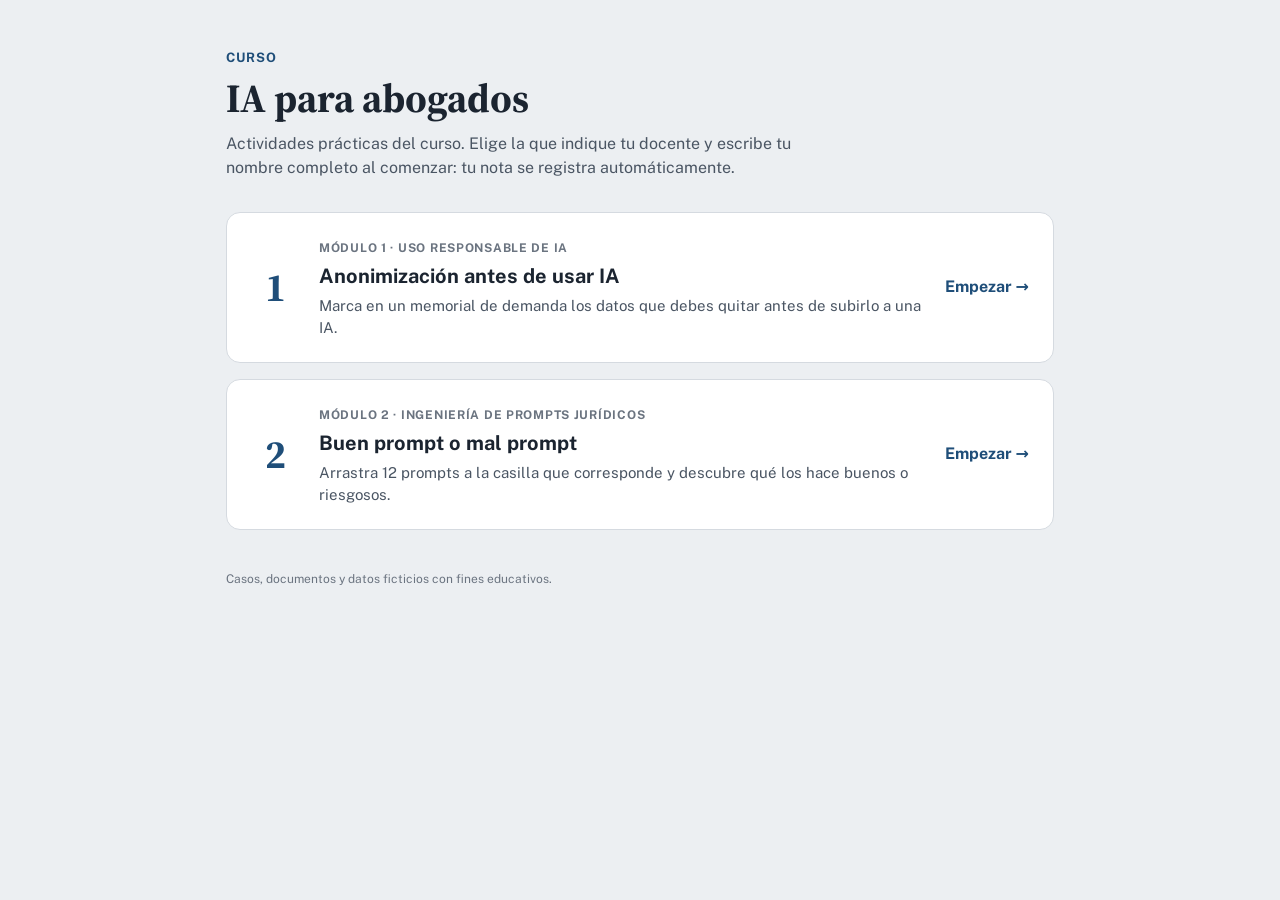
==== index.html @ e07e654f "Add files via upload" ====
<!doctype html>
<html lang="es">
<head>
<meta charset="utf-8">
<meta name="viewport" content="width=device-width, initial-scale=1">
<title>IA para abogados · Actividades</title>
<link href="https://fonts.googleapis.com/css2?family=Public+Sans:wght@400;600;700&family=Source+Serif+4:opsz,wght@8..60,600;8..60,700&display=swap" rel="stylesheet">
<style>
:root{color-scheme:light;--ground:#ECEFF2;--paper:#fff;--ink:#1B2430;--ink-2:#4A5563;--ink-3:#6B7480;--line:#D5DAE0;--accent:#1F4E79}
*{box-sizing:border-box}
body{margin:0;background:var(--ground);color:var(--ink);font-family:"Public Sans",system-ui,sans-serif;line-height:1.5}
main{max-width:860px;margin:0 auto;padding:48px 16px 64px}
.kicker{color:var(--accent);font-weight:700;font-size:13px;letter-spacing:.08em;text-transform:uppercase}
h1{font-family:"Source Serif 4",Georgia,serif;font-size:40px;line-height:1.1;margin:8px 0 12px}
.lead{color:var(--ink-2);margin:0 0 32px;max-width:620px}
.list{display:grid;gap:16px}
a.act{display:grid;grid-template-columns:auto 1fr auto;gap:20px;align-items:center;background:var(--paper);border:1px solid var(--line);border-radius:14px;padding:22px 24px;color:inherit;text-decoration:none;min-height:44px}
a.act:hover{border-color:var(--accent)}
a.act:focus-visible{outline:3px solid var(--accent);outline-offset:2px}
.num{font-family:"Source Serif 4",Georgia,serif;font-size:40px;font-weight:700;color:var(--accent);width:48px;text-align:center}
.mod{font-size:12px;font-weight:700;color:var(--ink-3);text-transform:uppercase;letter-spacing:.06em}
.act h2{margin:2px 0 4px;font-size:20px}
.act p{margin:0;color:var(--ink-2);font-size:15px}
.go{font-weight:700;color:var(--accent);white-space:nowrap}
@media (max-width:600px){a.act{grid-template-columns:auto 1fr}.go{grid-column:2}}
.foot{color:var(--ink-3);font-size:12px;margin-top:40px}
</style>
</head>
<body>
<main>
  <div class="kicker">Curso</div>
  <h1>IA para abogados</h1>
  <p class="lead">Actividades prácticas del curso. Elige la que indique tu docente y escribe tu nombre completo al comenzar: tu nota se registra automáticamente.</p>
  <div class="list">
    <a class="act" href="actividad-1/">
      <span class="num">1</span>
      <span><span class="mod">Módulo 1 · Uso responsable de IA</span><h2>Anonimización antes de usar IA</h2><p>Marca en un memorial de demanda los datos que debes quitar antes de subirlo a una IA.</p></span>
      <span class="go">Empezar &rarr;</span>
    </a>
    <a class="act" href="actividad-2/">
      <span class="num">2</span>
      <span><span class="mod">Módulo 2 · Ingeniería de prompts jurídicos</span><h2>Buen prompt o mal prompt</h2><p>Arrastra 12 prompts a la casilla que corresponde y descubre qué los hace buenos o riesgosos.</p></span>
      <span class="go">Empezar &rarr;</span>
    </a>
  </div>
  <p class="foot">Casos, documentos y datos ficticios con fines educativos.</p>
</main>
</body>
</html>
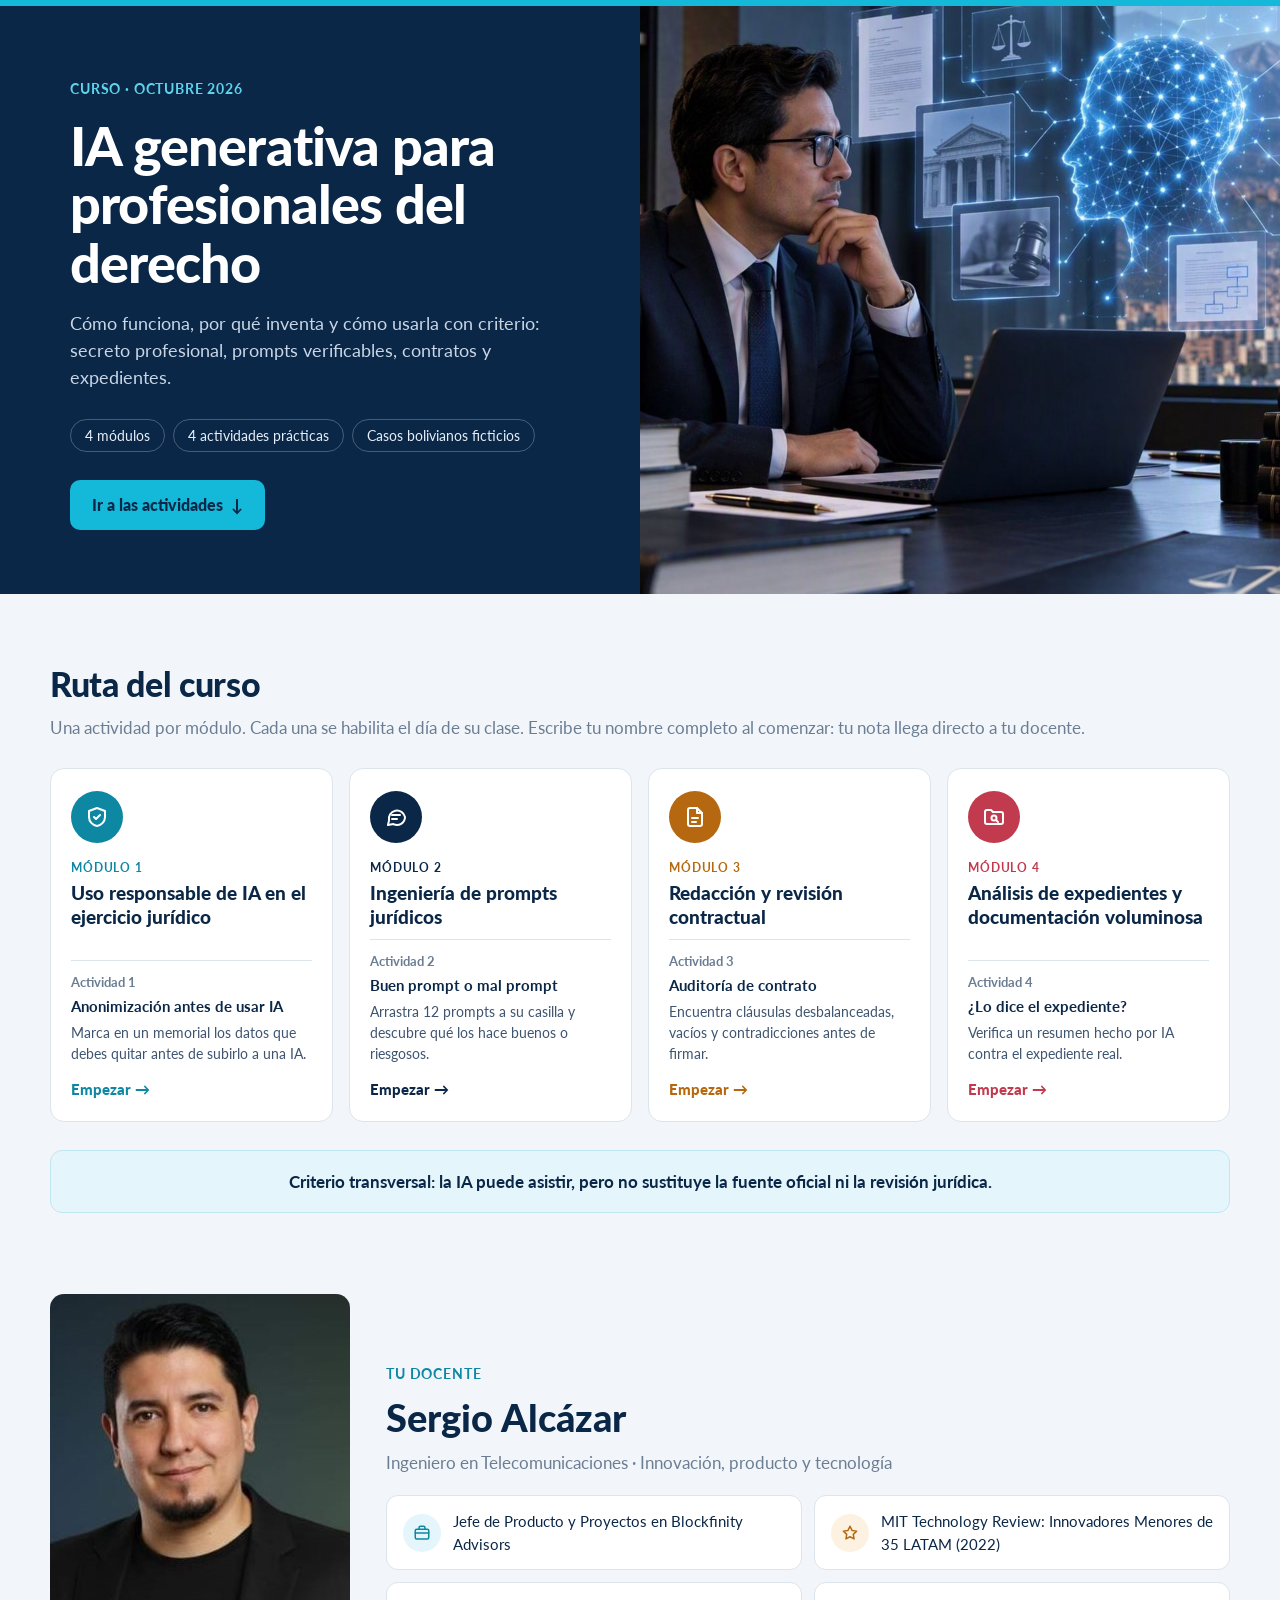
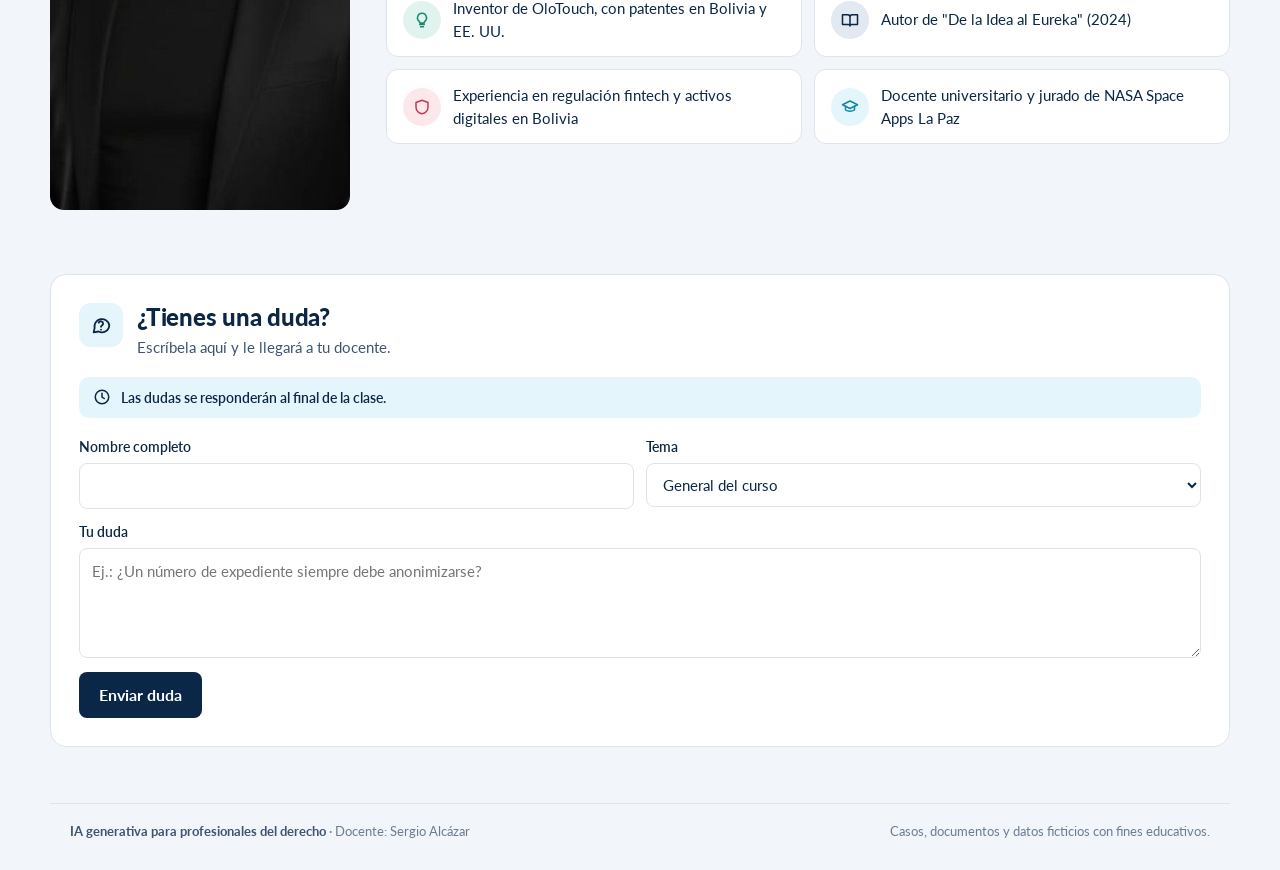
==== commit e81b8f6f: "Add files via upload" ====
--- a/index.html
+++ b/index.html
@@ -3,47 +3,174 @@
 <head>
 <meta charset="utf-8">
 <meta name="viewport" content="width=device-width, initial-scale=1">
-<title>IA para abogados · Actividades</title>
-<link href="https://fonts.googleapis.com/css2?family=Public+Sans:wght@400;600;700&family=Source+Serif+4:opsz,wght@8..60,600;8..60,700&display=swap" rel="stylesheet">
+<title>IA generativa para profesionales del derecho</title>
+<link rel="stylesheet" href="tema.css">
 <style>
-:root{color-scheme:light;--ground:#ECEFF2;--paper:#fff;--ink:#1B2430;--ink-2:#4A5563;--ink-3:#6B7480;--line:#D5DAE0;--accent:#1F4E79}
 *{box-sizing:border-box}
-body{margin:0;background:var(--ground);color:var(--ink);font-family:"Public Sans",system-ui,sans-serif;line-height:1.5}
-main{max-width:860px;margin:0 auto;padding:48px 16px 64px}
-.kicker{color:var(--accent);font-weight:700;font-size:13px;letter-spacing:.08em;text-transform:uppercase}
-h1{font-family:"Source Serif 4",Georgia,serif;font-size:40px;line-height:1.1;margin:8px 0 12px}
-.lead{color:var(--ink-2);margin:0 0 32px;max-width:620px}
-.list{display:grid;gap:16px}
-a.act{display:grid;grid-template-columns:auto 1fr auto;gap:20px;align-items:center;background:var(--paper);border:1px solid var(--line);border-radius:14px;padding:22px 24px;color:inherit;text-decoration:none;min-height:44px}
-a.act:hover{border-color:var(--accent)}
-a.act:focus-visible{outline:3px solid var(--accent);outline-offset:2px}
-.num{font-family:"Source Serif 4",Georgia,serif;font-size:40px;font-weight:700;color:var(--accent);width:48px;text-align:center}
-.mod{font-size:12px;font-weight:700;color:var(--ink-3);text-transform:uppercase;letter-spacing:.06em}
-.act h2{margin:2px 0 4px;font-size:20px}
-.act p{margin:0;color:var(--ink-2);font-size:15px}
-.go{font-weight:700;color:var(--accent);white-space:nowrap}
-@media (max-width:600px){a.act{grid-template-columns:auto 1fr}.go{grid-column:2}}
-.foot{color:var(--ink-3);font-size:12px;margin-top:40px}
+body{margin:0;color:var(--ink);line-height:1.5;border-top:6px solid var(--cyan)}
+a{color:inherit}
+.wrap{max-width:1180px;margin:0 auto;padding:0 20px}
+
+/* Portada */
+.hero{display:grid;grid-template-columns:1fr 1fr;min-height:480px;background:var(--navy);color:#fff}
+.hero-txt{padding:72px 56px 64px max(20px,calc((100vw - 1180px)/2 + 20px));display:flex;flex-direction:column;justify-content:center}
+.hero .k{color:#5FD3EC;font-weight:700;font-size:14px;letter-spacing:.06em;text-transform:uppercase;margin:0 0 18px}
+.hero h1{font-size:clamp(34px,4.4vw,54px);line-height:1.08;margin:0 0 18px;font-weight:900;letter-spacing:-.015em}
+.hero p.sub{font-size:18px;color:#C9D6E6;margin:0 0 28px;max-width:520px}
+.hero-chips{display:flex;flex-wrap:wrap;gap:8px;margin-bottom:28px}
+.hero-chips span{border:1px solid rgba(255,255,255,.25);border-radius:999px;padding:5px 14px;font-size:14px;color:#E6EEF7}
+.hero a.cta{align-self:flex-start;display:inline-flex;align-items:center;gap:8px;background:var(--cyan);color:var(--navy);text-decoration:none;font-weight:900;border-radius:10px;padding:13px 22px;min-height:48px}
+.hero a.cta:hover{background:#3FC9E4}
+.hero-img{background:url(hero.jpg) center/cover no-repeat;min-height:320px}
+@media (max-width:860px){.hero{grid-template-columns:1fr}.hero-txt{padding:48px 20px}.hero-img{min-height:240px;order:-1}}
+
+section.blk{padding:64px 0 0}
+.blk h2{font-size:34px;font-weight:900;margin:0 0 6px;letter-spacing:-.01em}
+.blk .lead{color:var(--ink-3);font-size:17px;margin:0 0 28px}
+
+/* Docente */
+.doc-grid{display:grid;grid-template-columns:300px 1fr;gap:36px;align-items:center}
+@media (max-width:760px){.doc-grid{grid-template-columns:1fr}.doc-grid img{max-width:260px}}
+.doc-grid img{width:100%;border-radius:14px;display:block;aspect-ratio:4/5;object-fit:cover}
+.doc-k{color:#0E87A3;font-weight:700;font-size:14px;letter-spacing:.06em;text-transform:uppercase}
+.doc-grid h3{font-size:38px;font-weight:900;margin:4px 0 4px}
+.doc-grid .role{color:var(--ink-3);font-size:17px;margin:0 0 20px}
+.facts{display:grid;grid-template-columns:1fr 1fr;gap:12px}
+@media (max-width:560px){.facts{grid-template-columns:1fr}}
+.fact{display:flex;gap:12px;align-items:center;background:#fff;border:1px solid var(--line);border-radius:12px;padding:14px 16px;font-size:15px}
+.fact i{flex:none;width:38px;height:38px;border-radius:50%;display:inline-flex;align-items:center;justify-content:center}
+
+/* Ruta */
+.ruta{display:grid;grid-template-columns:repeat(4,1fr);gap:16px}
+@media (max-width:1000px){.ruta{grid-template-columns:1fr 1fr}}
+@media (max-width:560px){.ruta{grid-template-columns:1fr}}
+a.mod{position:relative;display:flex;flex-direction:column;background:#fff;border:1px solid var(--line);border-radius:14px;padding:22px 20px 20px;text-decoration:none;color:var(--ink);transition:border-color .15s, transform .15s, box-shadow .15s;min-height:300px}
+a.mod:hover{border-color:var(--c);transform:translateY(-2px);box-shadow:0 10px 24px rgba(11,39,71,.08)}
+a.mod:focus-visible{outline:3px solid var(--cyan);outline-offset:3px}
+.mod .ic{width:52px;height:52px;border-radius:50%;background:var(--c);color:#fff;display:inline-flex;align-items:center;justify-content:center;margin-bottom:16px}
+.mod .mk{font-size:12px;font-weight:700;letter-spacing:.07em;text-transform:uppercase;color:var(--c)}
+.mod h3{font-size:19px;font-weight:900;margin:4px 0 10px;line-height:1.25}
+.mod .act{border-top:1px solid var(--line);padding-top:12px;margin-top:auto}
+.mod .act b{display:block;font-size:13px;color:var(--ink-3);font-weight:700;margin-bottom:2px}
+.mod .act span{font-size:15px;font-weight:700}
+.mod .act p{margin:4px 0 0;font-size:14px;color:var(--ink-2)}
+.mod .go{margin-top:14px;font-weight:900;color:var(--c);font-size:15px}
+a.mod.is-locked{cursor:not-allowed;background:#F7F9FB;border-style:dashed}
+a.mod.is-locked:hover{transform:none;box-shadow:none;border-color:var(--line)}
+a.mod.is-locked .ic{background:#A9B7C6}
+a.mod.is-locked .go{color:var(--ink-3)}
+.lockinfo{display:flex !important;align-items:flex-start;gap:6px;margin-top:12px;font-size:13px !important;font-weight:700;color:var(--ink-2);background:#E8EDF3;border-radius:8px;padding:7px 10px;line-height:1.35}
+.lockinfo svg{flex:none;margin-top:1px}
+
+.band{margin-top:28px;background:var(--cyan-soft);border:1px solid #BFE7F2;border-radius:12px;padding:18px 22px;text-align:center;font-weight:700;font-size:17px;color:var(--navy)}
+
+#dudas-seccion h2{font-size:24px}
+.pie-curso{max-width:1180px;padding:18px 20px 28px;margin-top:56px}
 </style>
 </head>
 <body>
+
+<header class="hero">
+  <div class="hero-txt">
+    <p class="k">Curso · Octubre 2026</p>
+    <h1>IA generativa para profesionales del derecho</h1>
+    <p class="sub">Cómo funciona, por qué inventa y cómo usarla con criterio: secreto profesional, prompts verificables, contratos y expedientes.</p>
+    <div class="hero-chips"><span>4 módulos</span><span>4 actividades prácticas</span><span>Casos bolivianos ficticios</span></div>
+    <a class="cta" href="#actividades">Ir a las actividades <span aria-hidden="true">&darr;</span></a>
+  </div>
+  <div class="hero-img" role="img" aria-label="Abogado frente a una laptop con elementos de inteligencia artificial"></div>
+</header>
+
 <main>
-  <div class="kicker">Curso</div>
-  <h1>IA para abogados</h1>
-  <p class="lead">Actividades prácticas del curso. Elige la que indique tu docente y escribe tu nombre completo al comenzar: tu nota se registra automáticamente.</p>
-  <div class="list">
-    <a class="act" href="actividad-1/">
-      <span class="num">1</span>
-      <span><span class="mod">Módulo 1 · Uso responsable de IA</span><h2>Anonimización antes de usar IA</h2><p>Marca en un memorial de demanda los datos que debes quitar antes de subirlo a una IA.</p></span>
-      <span class="go">Empezar &rarr;</span>
-    </a>
-    <a class="act" href="actividad-2/">
-      <span class="num">2</span>
-      <span><span class="mod">Módulo 2 · Ingeniería de prompts jurídicos</span><h2>Buen prompt o mal prompt</h2><p>Arrastra 12 prompts a la casilla que corresponde y descubre qué los hace buenos o riesgosos.</p></span>
-      <span class="go">Empezar &rarr;</span>
-    </a>
-  </div>
-  <p class="foot">Casos, documentos y datos ficticios con fines educativos.</p>
+  <section class="blk wrap" id="actividades" aria-labelledby="rutaT">
+    <h2 id="rutaT">Ruta del curso</h2>
+    <p class="lead">Una actividad por módulo. Cada una se habilita el día de su clase. Escribe tu nombre completo al comenzar: tu nota llega directo a tu docente.</p>
+    <div class="ruta">
+      <a class="mod" href="actividad-1/" data-act="actividad-1" style="--c:#0E87A3">
+        <span class="ic"><svg width="24" height="24" viewBox="0 0 24 24" fill="none" stroke="currentColor" stroke-width="2" stroke-linecap="round" stroke-linejoin="round" aria-hidden="true"><path d="M12 3l8 3v6c0 4.5-3.4 8.2-8 9-4.6-.8-8-4.5-8-9V6z"/><path d="M9 12l2 2 4-4"/></svg></span>
+        <span class="mk">Módulo 1</span>
+        <h3>Uso responsable de IA en el ejercicio jurídico</h3>
+        <div class="act"><b>Actividad 1</b><span>Anonimización antes de usar IA</span><p>Marca en un memorial los datos que debes quitar antes de subirlo a una IA.</p></div>
+        <span class="go">Empezar &rarr;</span>
+      </a>
+      <a class="mod" href="actividad-2/" data-act="actividad-2" style="--c:#0B2747">
+        <span class="ic"><svg width="24" height="24" viewBox="0 0 24 24" fill="none" stroke="currentColor" stroke-width="2" stroke-linecap="round" stroke-linejoin="round" aria-hidden="true"><path d="M21 12a8 8 0 0 1-11.6 7.1L4 20l1-4.6A8 8 0 1 1 21 12z"/><path d="M8 10h8M8 14h5"/></svg></span>
+        <span class="mk">Módulo 2</span>
+        <h3>Ingeniería de prompts jurídicos</h3>
+        <div class="act"><b>Actividad 2</b><span>Buen prompt o mal prompt</span><p>Arrastra 12 prompts a su casilla y descubre qué los hace buenos o riesgosos.</p></div>
+        <span class="go">Empezar &rarr;</span>
+      </a>
+      <a class="mod" href="actividad-3/" data-act="actividad-3" style="--c:#B5680F">
+        <span class="ic"><svg width="24" height="24" viewBox="0 0 24 24" fill="none" stroke="currentColor" stroke-width="2" stroke-linecap="round" stroke-linejoin="round" aria-hidden="true"><path d="M14 3H7a2 2 0 0 0-2 2v14a2 2 0 0 0 2 2h10a2 2 0 0 0 2-2V8z"/><path d="M14 3v5h5M9 13h6M9 17h4"/></svg></span>
+        <span class="mk">Módulo 3</span>
+        <h3>Redacción y revisión contractual</h3>
+        <div class="act"><b>Actividad 3</b><span>Auditoría de contrato</span><p>Encuentra cláusulas desbalanceadas, vacíos y contradicciones antes de firmar.</p></div>
+        <span class="go">Empezar &rarr;</span>
+      </a>
+      <a class="mod" href="actividad-4/" data-act="actividad-4" style="--c:#C23A4D">
+        <span class="ic"><svg width="24" height="24" viewBox="0 0 24 24" fill="none" stroke="currentColor" stroke-width="2" stroke-linecap="round" stroke-linejoin="round" aria-hidden="true"><path d="M3 7a2 2 0 0 1 2-2h4l2 2h8a2 2 0 0 1 2 2v8a2 2 0 0 1-2 2H5a2 2 0 0 1-2-2z"/><circle cx="12" cy="13" r="2.5"/><path d="M14 15l2 2"/></svg></span>
+        <span class="mk">Módulo 4</span>
+        <h3>Análisis de expedientes y documentación voluminosa</h3>
+        <div class="act"><b>Actividad 4</b><span>¿Lo dice el expediente?</span><p>Verifica un resumen hecho por IA contra el expediente real.</p></div>
+        <span class="go">Empezar &rarr;</span>
+      </a>
+    </div>
+    <p class="band">Criterio transversal: la IA puede asistir, pero no sustituye la fuente oficial ni la revisión jurídica.</p>
+  </section>
+
+  <section class="blk wrap" aria-labelledby="docT">
+    <div class="doc-grid">
+      <img src="docente.jpg" alt="Sergio Alcázar" width="400" height="516">
+      <div>
+        <span class="doc-k">Tu docente</span>
+        <h3 id="docT">Sergio Alcázar</h3>
+        <p class="role">Ingeniero en Telecomunicaciones · Innovación, producto y tecnología</p>
+        <div class="facts">
+          <div class="fact"><i style="background:var(--cyan-soft);color:#0E87A3"><svg width="18" height="18" viewBox="0 0 24 24" fill="none" stroke="currentColor" stroke-width="2" stroke-linecap="round" stroke-linejoin="round" aria-hidden="true"><rect x="3" y="7" width="18" height="13" rx="2"/><path d="M8 7V5a2 2 0 0 1 2-2h4a2 2 0 0 1 2 2v2M3 12h18"/></svg></i>Jefe de Producto y Proyectos en Blockfinity Advisors</div>
+          <div class="fact"><i style="background:var(--orange-soft);color:var(--orange)"><svg width="18" height="18" viewBox="0 0 24 24" fill="none" stroke="currentColor" stroke-width="2" stroke-linejoin="round" aria-hidden="true"><path d="M12 3l2.7 5.6 6.1.9-4.4 4.3 1 6.1L12 17l-5.4 2.9 1-6.1L3.2 9.5l6.1-.9z"/></svg></i>MIT Technology Review: Innovadores Menores de 35 LATAM (2022)</div>
+          <div class="fact"><i style="background:var(--green-soft);color:var(--green)"><svg width="18" height="18" viewBox="0 0 24 24" fill="none" stroke="currentColor" stroke-width="2" stroke-linecap="round" stroke-linejoin="round" aria-hidden="true"><path d="M9 18h6M10 21h4M12 3a6 6 0 0 0-4 10.5c.7.7 1 1.5 1 2.5h6c0-1 .3-1.8 1-2.5A6 6 0 0 0 12 3z"/></svg></i>Inventor de OloTouch, con patentes en Bolivia y EE. UU.</div>
+          <div class="fact"><i style="background:var(--navy-soft);color:var(--navy)"><svg width="18" height="18" viewBox="0 0 24 24" fill="none" stroke="currentColor" stroke-width="2" stroke-linecap="round" stroke-linejoin="round" aria-hidden="true"><path d="M2 5h7a3 3 0 0 1 3 3v12a2 2 0 0 0-2-2H2zM22 5h-7a3 3 0 0 0-3 3v12a2 2 0 0 1 2-2h8z"/></svg></i>Autor de "De la Idea al Eureka" (2024)</div>
+          <div class="fact"><i style="background:var(--red-soft);color:var(--red)"><svg width="18" height="18" viewBox="0 0 24 24" fill="none" stroke="currentColor" stroke-width="2" stroke-linecap="round" stroke-linejoin="round" aria-hidden="true"><path d="M12 3l8 3v6c0 4.5-3.4 8.2-8 9-4.6-.8-8-4.5-8-9V6z"/></svg></i>Experiencia en regulación fintech y activos digitales en Bolivia</div>
+          <div class="fact"><i style="background:var(--cyan-soft);color:#0E87A3"><svg width="18" height="18" viewBox="0 0 24 24" fill="none" stroke="currentColor" stroke-width="2" stroke-linecap="round" stroke-linejoin="round" aria-hidden="true"><path d="M22 9L12 4 2 9l10 5 10-5z"/><path d="M6 11v5c3 2 9 2 12 0v-5"/></svg></i>Docente universitario y jurado de NASA Space Apps La Paz</div>
+        </div>
+      </div>
+    </div>
+  </section>
+
+  <section class="blk wrap">
+    <div id="dudas-seccion"></div>
+  </section>
 </main>
+
+<footer class="pie-curso"><span><b>IA generativa para profesionales del derecho</b> · Docente: Sergio Alcázar</span><span>Casos, documentos y datos ficticios con fines educativos.</span></footer>
+
+<script src="config.js"></script>
+<script src="horario.js"></script>
+<script src="dudas.js"></script>
+<script>
+(function(){
+  if(!window.CursoHorario) return;
+  const LOCK='<svg width="14" height="14" viewBox="0 0 24 24" fill="none" stroke="currentColor" stroke-width="2.4" stroke-linecap="round" stroke-linejoin="round" aria-hidden="true"><rect x="4" y="11" width="16" height="10" rx="2"/><path d="M8 11V7a4 4 0 0 1 8 0v4"/></svg>';
+  const cards=[...document.querySelectorAll('a.mod[data-act]')];
+  cards.forEach(a=>{ a.dataset.href=a.getAttribute('href'); a.addEventListener('click',e=>{ if(a.classList.contains('is-locked')) e.preventDefault(); }); });
+  function pintar(){
+    cards.forEach(a=>{
+      const id=a.dataset.act, locked=CursoHorario.bloqueada(id);
+      a.classList.toggle('is-locked',locked);
+      let info=a.querySelector('.lockinfo');
+      if(locked){
+        a.setAttribute('aria-disabled','true'); a.removeAttribute('href');
+        if(!info){ info=document.createElement('span'); info.className='lockinfo'; a.querySelector('.act').appendChild(info); }
+        info.innerHTML=LOCK+'<span>Se habilita el '+CursoHorario.textoApertura(id)+' · faltan '+CursoHorario.faltan(id)+'</span>';
+        a.querySelector('.go').textContent='Bloqueada';
+      } else {
+        a.removeAttribute('aria-disabled'); a.setAttribute('href',a.dataset.href);
+        if(info) info.remove(); a.querySelector('.go').innerHTML='Empezar &rarr;';
+      }
+    });
+  }
+  CursoHorario.sincronizar().then(()=>{ pintar(); setInterval(pintar,30000); });
+})();
+</script>
 </body>
 </html>
--- a/tema.css
+++ b/tema.css
@@ -0,0 +1,41 @@
+/* =====================================================================
+   LÍNEA GRÁFICA DEL CURSO · IA generativa para profesionales del derecho
+   Misma paleta y tipografía que las diapositivas. Se carga en todas las
+   páginas, después de sus estilos propios.
+   ===================================================================== */
+@import url("https://fonts.googleapis.com/css2?family=Lato:ital,wght@0,400;0,700;0,900;1,400&family=Source+Serif+4:opsz,wght@8..60,400;8..60,600;8..60,700&display=swap");
+
+:root{
+  --navy:#0B2747; --navy-2:#123A63; --cyan:#14B8D8; --cyan-soft:#E4F6FB;
+  --orange:#B5680F; --orange-soft:#FDF1E1; --green:#1A8A6E; --green-soft:#E1F3EE;
+  --red:#C23A4D; --red-soft:#FCE8EB; --navy-soft:#E3E9F1; --cyan-soft2:#E4F6FB;
+
+  /* variables que usan las actividades */
+  --ground:#F2F6FA; --paper:#FFFFFF; --ink:#0B2747; --ink-2:#3E5470; --ink-3:#6A7D93;
+  --line:#DCE4EC; --accent:#0B2747; --accent-ink:#FFFFFF; --accent-soft:#E4F6FB;
+  --sans:"Lato", system-ui, -apple-system, "Segoe UI", sans-serif;
+  --serif:"Lato", system-ui, sans-serif;
+  /* formulario de dudas */
+  --brand:#0B2747; --brand-soft:#E4F6FB;
+}
+html,body{font-family:var(--sans);margin:0}
+body{background:var(--ground)}
+
+/* Franja superior cian, como en las diapositivas */
+.topbar{border-top:6px solid var(--cyan);box-shadow:0 1px 0 var(--line)}
+.topbar .brand{color:var(--navy)}
+.btn-primary{background:var(--navy) !important;border-color:var(--navy) !important}
+.btn-primary:hover{background:var(--navy-2) !important}
+.kicker{color:#0E87A3 !important}
+.intro h1,.score-head h2,.board-head h2{color:var(--navy);font-weight:900;letter-spacing:-.01em}
+.intro{border-radius:16px;box-shadow:0 1px 2px rgba(11,39,71,.04)}
+.card,.ex,.res,.zone,.score-head,.modal,.lock-box{border-radius:12px}
+.score{color:var(--navy) !important;font-weight:900 !important}
+
+/* El memorial de la Actividad 1 conserva su tipografía de documento */
+#doc,#docReview,#docAnon{font-family:"Source Serif 4", Georgia, "Times New Roman", serif}
+#doc h3,#docReview h3,#docAnon h3{font-family:"Source Serif 4", Georgia, serif}
+
+/* Pie común */
+.pie-curso{max-width:1280px;margin:40px auto 0;padding:18px 16px 28px;border-top:1px solid var(--line);display:flex;justify-content:space-between;gap:12px;flex-wrap:wrap;color:var(--ink-3);font-size:13px}
+.pie-curso b{color:var(--ink-2);font-weight:700}
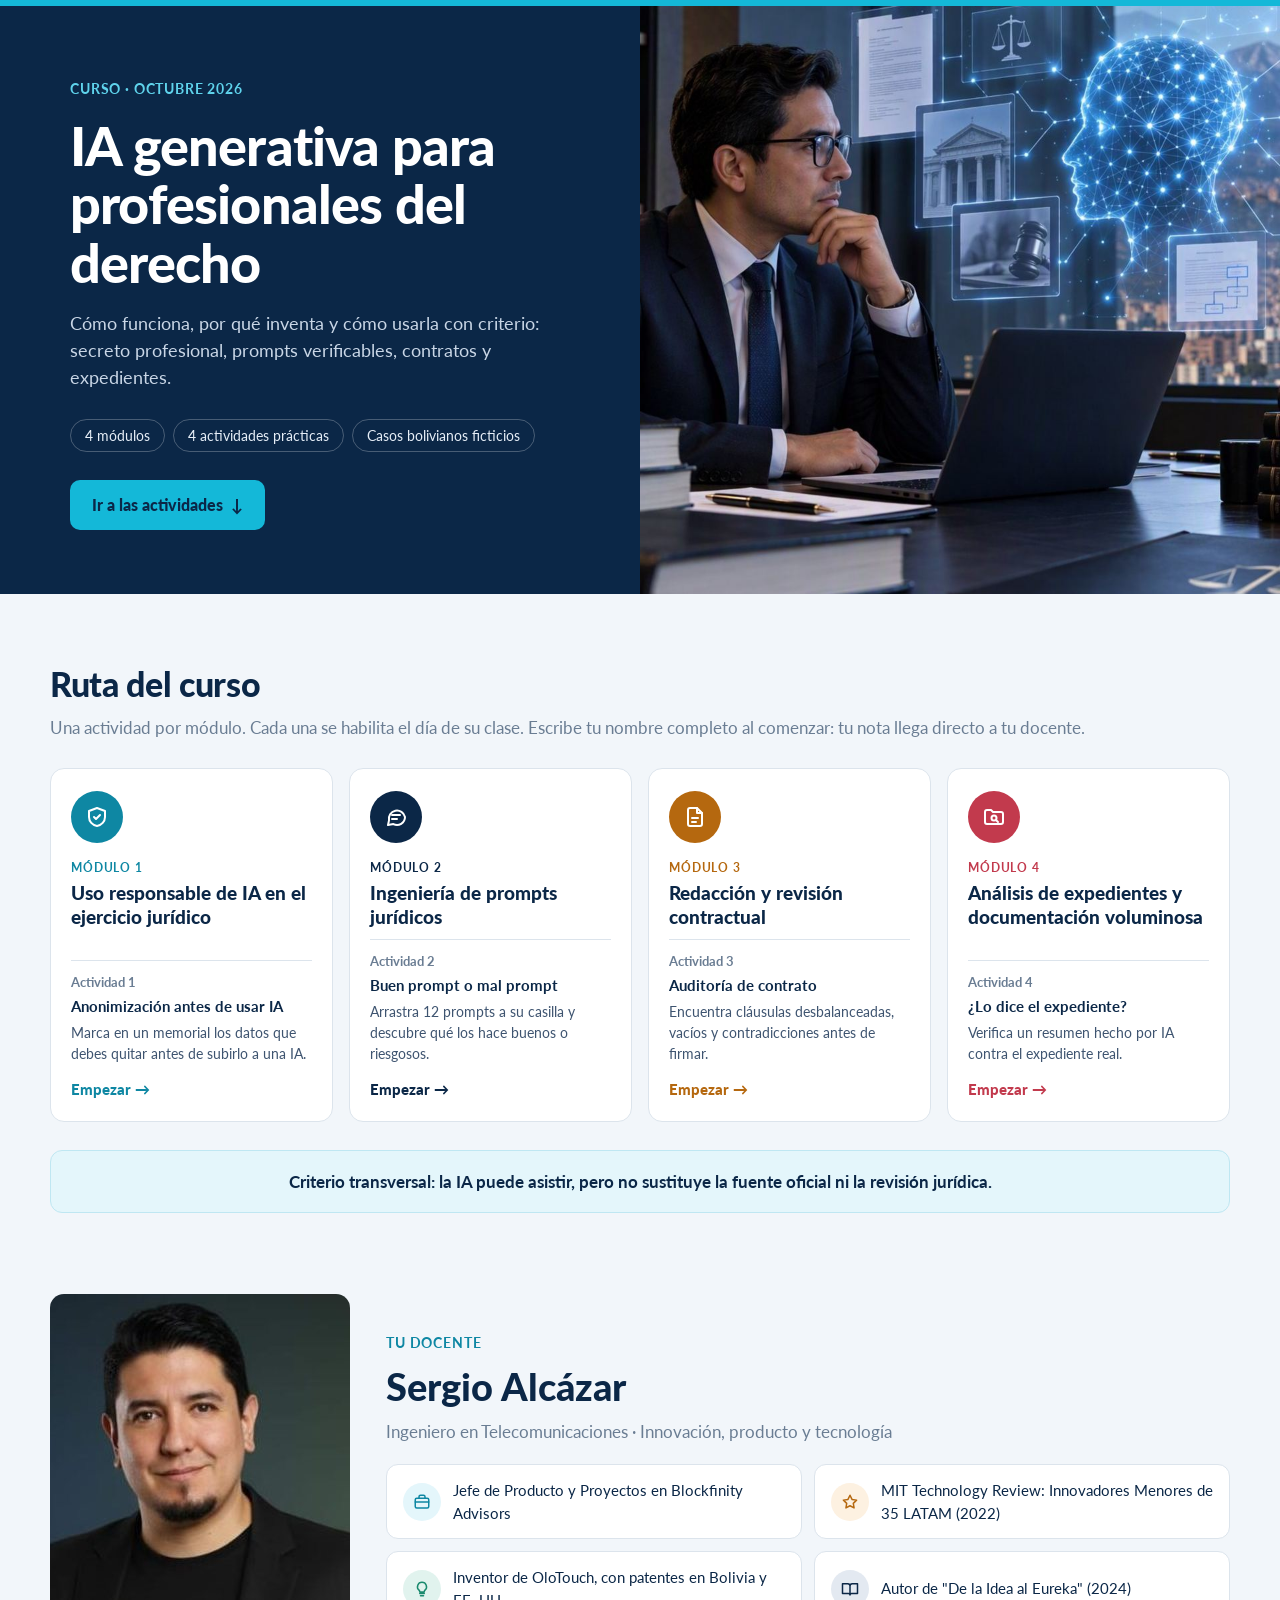
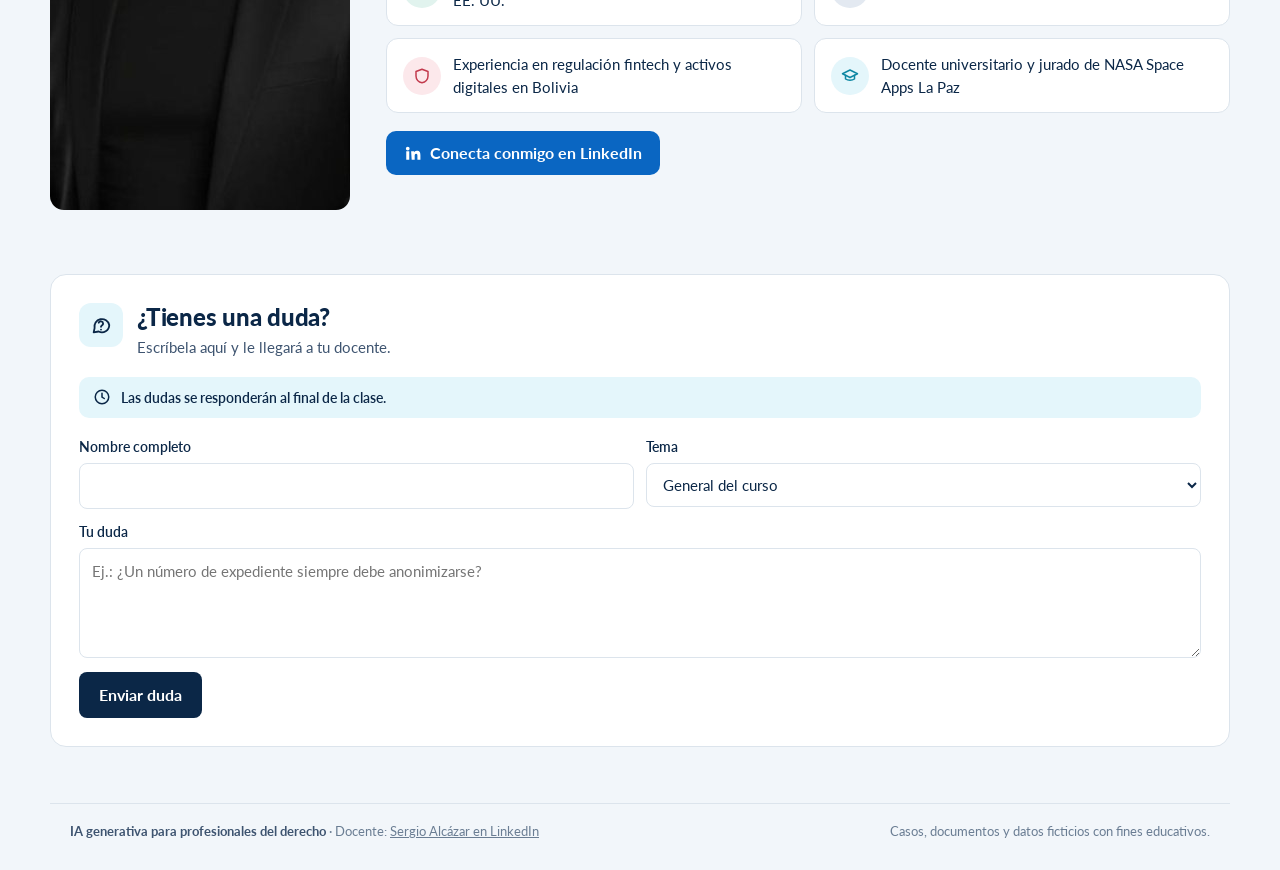
==== commit c0d7e9fc: "Add files via upload" ====
--- a/index.html
+++ b/index.html
@@ -38,6 +38,8 @@
 .facts{display:grid;grid-template-columns:1fr 1fr;gap:12px}
 @media (max-width:560px){.facts{grid-template-columns:1fr}}
 .fact{display:flex;gap:12px;align-items:center;background:#fff;border:1px solid var(--line);border-radius:12px;padding:14px 16px;font-size:15px}
+.li-btn{display:inline-flex;align-items:center;gap:8px;margin-top:18px;min-height:44px;padding:10px 18px;border-radius:10px;background:#0A66C2;color:#fff !important;text-decoration:none;font-weight:700}
+.li-btn:hover{background:#004182}
 .fact i{flex:none;width:38px;height:38px;border-radius:50%;display:inline-flex;align-items:center;justify-content:center}
 
 /* Ruta */
@@ -133,6 +135,7 @@
           <div class="fact"><i style="background:var(--red-soft);color:var(--red)"><svg width="18" height="18" viewBox="0 0 24 24" fill="none" stroke="currentColor" stroke-width="2" stroke-linecap="round" stroke-linejoin="round" aria-hidden="true"><path d="M12 3l8 3v6c0 4.5-3.4 8.2-8 9-4.6-.8-8-4.5-8-9V6z"/></svg></i>Experiencia en regulación fintech y activos digitales en Bolivia</div>
           <div class="fact"><i style="background:var(--cyan-soft);color:#0E87A3"><svg width="18" height="18" viewBox="0 0 24 24" fill="none" stroke="currentColor" stroke-width="2" stroke-linecap="round" stroke-linejoin="round" aria-hidden="true"><path d="M22 9L12 4 2 9l10 5 10-5z"/><path d="M6 11v5c3 2 9 2 12 0v-5"/></svg></i>Docente universitario y jurado de NASA Space Apps La Paz</div>
         </div>
+        <a class="li-btn" href="https://www.linkedin.com/in/sergiolo/" target="_blank" rel="noopener"><svg width="18" height="18" viewBox="0 0 24 24" fill="currentColor" aria-hidden="true"><path d="M4.98 3.5a2.5 2.5 0 1 1 0 5 2.5 2.5 0 0 1 0-5zM3 9.5h4V21H3zM9.5 9.5h3.8v1.6h.05c.53-1 1.83-2.05 3.77-2.05 4.03 0 4.78 2.65 4.78 6.1V21h-4v-5.1c0-1.22-.02-2.79-1.7-2.79-1.7 0-1.96 1.33-1.96 2.7V21h-4z"/></svg>Conecta conmigo en LinkedIn</a>
       </div>
     </div>
   </section>
@@ -142,7 +145,7 @@
   </section>
 </main>
 
-<footer class="pie-curso"><span><b>IA generativa para profesionales del derecho</b> · Docente: Sergio Alcázar</span><span>Casos, documentos y datos ficticios con fines educativos.</span></footer>
+<footer class="pie-curso"><span><b>IA generativa para profesionales del derecho</b> · Docente: <a href="https://www.linkedin.com/in/sergiolo/" target="_blank" rel="noopener">Sergio Alcázar en LinkedIn</a></span><span>Casos, documentos y datos ficticios con fines educativos.</span></footer>
 
 <script src="config.js"></script>
 <script src="horario.js"></script>
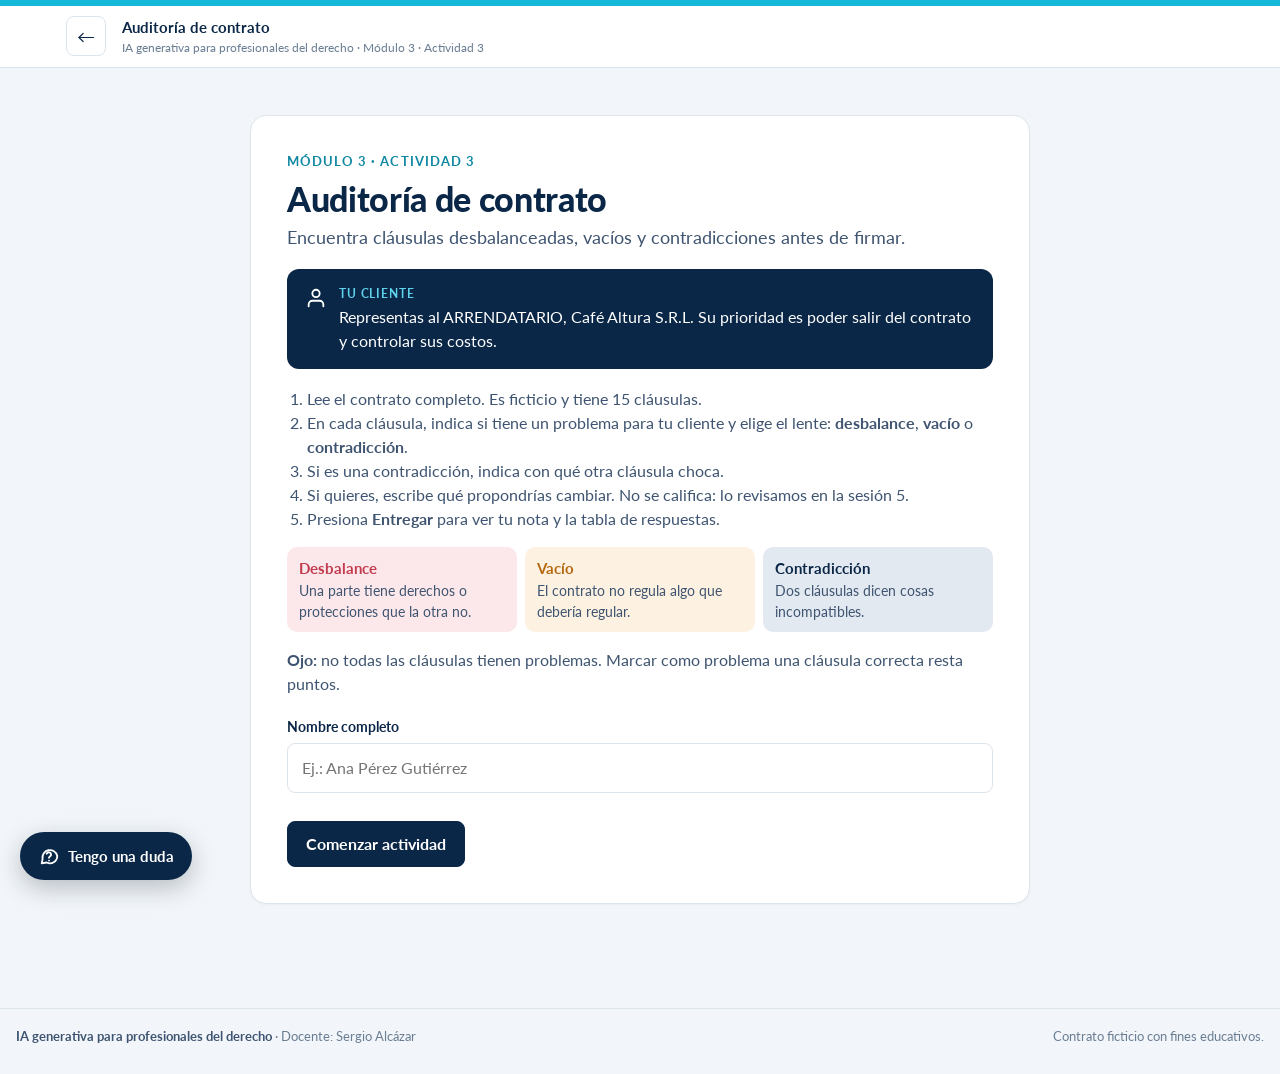
==== commit 8b824c6e: "Add files via upload" ====
--- a/index.html
+++ b/index.html
@@ -3,177 +3,471 @@
 <head>
 <meta charset="utf-8">
 <meta name="viewport" content="width=device-width, initial-scale=1">
-<title>IA generativa para profesionales del derecho</title>
-<link rel="stylesheet" href="tema.css">
+<title>Auditoría de contrato · Actividad 3</title>
+<link rel="stylesheet" href="../tema.css">
 <style>
 *{box-sizing:border-box}
-body{margin:0;color:var(--ink);line-height:1.5;border-top:6px solid var(--cyan)}
-a{color:inherit}
-.wrap{max-width:1180px;margin:0 auto;padding:0 20px}
-
-/* Portada */
-.hero{display:grid;grid-template-columns:1fr 1fr;min-height:480px;background:var(--navy);color:#fff}
-.hero-txt{padding:72px 56px 64px max(20px,calc((100vw - 1180px)/2 + 20px));display:flex;flex-direction:column;justify-content:center}
-.hero .k{color:#5FD3EC;font-weight:700;font-size:14px;letter-spacing:.06em;text-transform:uppercase;margin:0 0 18px}
-.hero h1{font-size:clamp(34px,4.4vw,54px);line-height:1.08;margin:0 0 18px;font-weight:900;letter-spacing:-.015em}
-.hero p.sub{font-size:18px;color:#C9D6E6;margin:0 0 28px;max-width:520px}
-.hero-chips{display:flex;flex-wrap:wrap;gap:8px;margin-bottom:28px}
-.hero-chips span{border:1px solid rgba(255,255,255,.25);border-radius:999px;padding:5px 14px;font-size:14px;color:#E6EEF7}
-.hero a.cta{align-self:flex-start;display:inline-flex;align-items:center;gap:8px;background:var(--cyan);color:var(--navy);text-decoration:none;font-weight:900;border-radius:10px;padding:13px 22px;min-height:48px}
-.hero a.cta:hover{background:#3FC9E4}
-.hero-img{background:url(hero.jpg) center/cover no-repeat;min-height:320px}
-@media (max-width:860px){.hero{grid-template-columns:1fr}.hero-txt{padding:48px 20px}.hero-img{min-height:240px;order:-1}}
-
-section.blk{padding:64px 0 0}
-.blk h2{font-size:34px;font-weight:900;margin:0 0 6px;letter-spacing:-.01em}
-.blk .lead{color:var(--ink-3);font-size:17px;margin:0 0 28px}
-
-/* Docente */
-.doc-grid{display:grid;grid-template-columns:300px 1fr;gap:36px;align-items:center}
-@media (max-width:760px){.doc-grid{grid-template-columns:1fr}.doc-grid img{max-width:260px}}
-.doc-grid img{width:100%;border-radius:14px;display:block;aspect-ratio:4/5;object-fit:cover}
-.doc-k{color:#0E87A3;font-weight:700;font-size:14px;letter-spacing:.06em;text-transform:uppercase}
-.doc-grid h3{font-size:38px;font-weight:900;margin:4px 0 4px}
-.doc-grid .role{color:var(--ink-3);font-size:17px;margin:0 0 20px}
-.facts{display:grid;grid-template-columns:1fr 1fr;gap:12px}
-@media (max-width:560px){.facts{grid-template-columns:1fr}}
-.fact{display:flex;gap:12px;align-items:center;background:#fff;border:1px solid var(--line);border-radius:12px;padding:14px 16px;font-size:15px}
-.li-btn{display:inline-flex;align-items:center;gap:8px;margin-top:18px;min-height:44px;padding:10px 18px;border-radius:10px;background:#0A66C2;color:#fff !important;text-decoration:none;font-weight:700}
-.li-btn:hover{background:#004182}
-.fact i{flex:none;width:38px;height:38px;border-radius:50%;display:inline-flex;align-items:center;justify-content:center}
-
-/* Ruta */
-.ruta{display:grid;grid-template-columns:repeat(4,1fr);gap:16px}
-@media (max-width:1000px){.ruta{grid-template-columns:1fr 1fr}}
-@media (max-width:560px){.ruta{grid-template-columns:1fr}}
-a.mod{position:relative;display:flex;flex-direction:column;background:#fff;border:1px solid var(--line);border-radius:14px;padding:22px 20px 20px;text-decoration:none;color:var(--ink);transition:border-color .15s, transform .15s, box-shadow .15s;min-height:300px}
-a.mod:hover{border-color:var(--c);transform:translateY(-2px);box-shadow:0 10px 24px rgba(11,39,71,.08)}
-a.mod:focus-visible{outline:3px solid var(--cyan);outline-offset:3px}
-.mod .ic{width:52px;height:52px;border-radius:50%;background:var(--c);color:#fff;display:inline-flex;align-items:center;justify-content:center;margin-bottom:16px}
-.mod .mk{font-size:12px;font-weight:700;letter-spacing:.07em;text-transform:uppercase;color:var(--c)}
-.mod h3{font-size:19px;font-weight:900;margin:4px 0 10px;line-height:1.25}
-.mod .act{border-top:1px solid var(--line);padding-top:12px;margin-top:auto}
-.mod .act b{display:block;font-size:13px;color:var(--ink-3);font-weight:700;margin-bottom:2px}
-.mod .act span{font-size:15px;font-weight:700}
-.mod .act p{margin:4px 0 0;font-size:14px;color:var(--ink-2)}
-.mod .go{margin-top:14px;font-weight:900;color:var(--c);font-size:15px}
-a.mod.is-locked{cursor:not-allowed;background:#F7F9FB;border-style:dashed}
-a.mod.is-locked:hover{transform:none;box-shadow:none;border-color:var(--line)}
-a.mod.is-locked .ic{background:#A9B7C6}
-a.mod.is-locked .go{color:var(--ink-3)}
-.lockinfo{display:flex !important;align-items:flex-start;gap:6px;margin-top:12px;font-size:13px !important;font-weight:700;color:var(--ink-2);background:#E8EDF3;border-radius:8px;padding:7px 10px;line-height:1.35}
-.lockinfo svg{flex:none;margin-top:1px}
-
-.band{margin-top:28px;background:var(--cyan-soft);border:1px solid #BFE7F2;border-radius:12px;padding:18px 22px;text-align:center;font-weight:700;font-size:17px;color:var(--navy)}
-
-#dudas-seccion h2{font-size:24px}
-.pie-curso{max-width:1180px;padding:18px 20px 28px;margin-top:56px}
+body{color:var(--ink);line-height:1.5}
+button,input,select,textarea{font:inherit}
+.hidden{display:none !important}
+.topbar{position:sticky;top:0;z-index:20;background:var(--paper)}
+.topbar-in{max-width:1180px;margin:0 auto;padding:10px 16px;display:flex;align-items:center;gap:16px;flex-wrap:wrap}
+.back{display:inline-flex;align-items:center;justify-content:center;width:40px;height:40px;border-radius:8px;border:1px solid var(--line);color:var(--ink);text-decoration:none;font-size:18px}
+.brand{font-weight:700;font-size:15px}.brand small{display:block;font-weight:400;color:var(--ink-3);font-size:12px}
+.spacer{flex:1}
+.pill{display:inline-flex;align-items:center;border:1px solid var(--line);border-radius:999px;padding:4px 12px;font-size:14px;color:var(--ink-2);background:var(--paper)}
+.btn{border:1px solid var(--line);background:var(--paper);color:var(--ink);border-radius:8px;padding:10px 18px;font-weight:700;min-height:44px;cursor:pointer}
+.btn-primary{color:#fff}
+main{max-width:1180px;margin:0 auto;padding:24px 16px 40px}
+
+/* Inicio */
+.intro{max-width:780px;margin:24px auto;background:var(--paper);border:1px solid var(--line);padding:36px}
+@media (max-width:600px){.intro{padding:24px 18px}}
+.kicker{font-weight:700;font-size:13px;letter-spacing:.08em;text-transform:uppercase}
+.intro h1{font-size:34px;margin:8px 0 6px;line-height:1.15}
+.intro .subt{font-size:18px;color:var(--ink-2);margin:0 0 18px}
+.intro p,.intro li{color:var(--ink-2)}
+.intro ol{padding-left:20px}
+.role{display:flex;gap:12px;align-items:flex-start;background:var(--navy);color:#fff;border-radius:12px;padding:16px 18px;margin:18px 0}
+.role b{color:#5FD3EC;display:block;font-size:12px;letter-spacing:.07em;text-transform:uppercase;margin-bottom:2px}
+.lenses{display:grid;grid-template-columns:repeat(3,1fr);gap:8px;margin:14px 0 6px}
+@media (max-width:640px){.lenses{grid-template-columns:1fr}}
+.lenses div{border-radius:10px;padding:10px 12px;font-size:14px;color:var(--ink-2)}
+.lenses b{display:block;font-size:15px}
+.field{display:flex;flex-direction:column;gap:6px;margin:20px 0 8px}
+.field label{font-weight:700;font-size:14px}
+.field input{padding:12px 14px;border:1px solid var(--line);border-radius:8px;min-height:44px}
+.field input:focus{outline:2px solid var(--cyan);outline-offset:1px}
+.err{color:var(--red);font-size:14px;min-height:20px}
+
+/* Trabajo */
+.work{max-width:900px;margin:0 auto}
+.brief{display:grid;grid-template-columns:1fr 1fr;gap:12px;margin-bottom:18px}
+@media (max-width:760px){.brief{grid-template-columns:1fr}}
+.brief .role{margin:0}
+.ia-note{display:flex;gap:12px;align-items:flex-start;background:var(--cyan-soft);border:1px solid #BFE7F2;border-radius:12px;padding:14px 16px;font-size:15px;color:var(--navy);font-weight:700}
+.ia-note svg,.role svg{flex:none;margin-top:2px}
+.contract{background:var(--paper);border:1px solid var(--line);border-radius:12px;padding:40px 48px}
+@media (max-width:700px){.contract{padding:24px 16px}}
+.fict{display:block;text-align:center;border:2px solid var(--red);color:var(--red);background:var(--red-soft);border-radius:8px;padding:6px 10px;font-weight:900;letter-spacing:.04em;font-size:14px;margin-bottom:22px}
+.contract h2{font-family:"Source Serif 4",Georgia,serif;text-align:center;font-size:20px;margin:0 0 18px;letter-spacing:.02em}
+.contract .pre{font-family:"Source Serif 4",Georgia,serif;font-size:16px;line-height:1.7;text-align:justify;margin:0 0 22px;color:#1a2533}
+.cl{border:1px solid var(--line);border-left:4px solid var(--line);border-radius:10px;padding:16px 18px;margin:0 0 14px;background:#FBFCFE}
+.cl.marked{border-left-color:var(--c,var(--cyan));background:#fff}
+.cl h3{margin:0 0 6px;font-family:"Source Serif 4",Georgia,serif;font-size:16px;letter-spacing:.02em}
+.cl .txt{font-family:"Source Serif 4",Georgia,serif;font-size:16px;line-height:1.7;margin:0 0 12px;color:#1a2533;text-align:justify}
+.cl fieldset{border:0;padding:0;margin:0}
+.cl legend{font-size:13px;font-weight:700;color:var(--ink-3);margin-bottom:6px;padding:0}
+.opts{display:flex;flex-wrap:wrap;gap:8px}
+.opt{position:relative}
+.opt input{position:absolute;opacity:0;width:1px;height:1px}
+.opt span{display:inline-flex;align-items:center;gap:6px;min-height:40px;padding:8px 14px;border:1.5px solid var(--line);border-radius:999px;font-size:14px;font-weight:700;background:#fff;cursor:pointer;user-select:none;color:var(--k)}
+.opt span::before{content:"";width:10px;height:10px;border-radius:50%;border:2px solid currentColor;opacity:.55}
+.opt input:checked + span{background:var(--k);border-color:var(--k);color:#fff}
+.opt input:checked + span::before{background:#fff;border-color:#fff;opacity:1}
+.opt input:focus-visible + span{outline:3px solid var(--cyan);outline-offset:2px}
+.extra{margin-top:12px;display:grid;gap:10px}
+.extra label{font-size:13px;font-weight:700;color:var(--ink-2);display:block;margin-bottom:4px}
+.extra select,.extra textarea{width:100%;border:1px solid var(--line);border-radius:8px;padding:10px 12px;background:#fff;color:var(--ink);min-height:44px}
+.extra textarea{min-height:70px;resize:vertical}
+.extra .opc{font-weight:400;color:var(--ink-3)}
+.sign{font-family:"Source Serif 4",Georgia,serif;font-size:16px;color:#1a2533;margin:22px 0 0}
+.bottom-submit{display:flex;justify-content:flex-end;margin-top:18px}
+
+/* Modal */
+.modal-bg{position:fixed;inset:0;background:rgba(11,39,71,.5);z-index:60;display:flex;align-items:center;justify-content:center;padding:16px}
+.modal{background:var(--paper);max-width:460px;width:100%;padding:24px}
+.modal h3{margin:0 0 8px}.modal p{color:var(--ink-2);margin:0 0 18px}
+.modal .acts{display:flex;gap:8px;justify-content:flex-end;flex-wrap:wrap}
+
+/* Resultados */
+.score-head{display:grid;grid-template-columns:auto 1fr;gap:28px;align-items:center;background:var(--paper);border:1px solid var(--line);padding:24px 28px;margin-bottom:20px}
+@media (max-width:700px){.score-head{grid-template-columns:1fr}}
+.score{font-size:72px;line-height:1}.score small{font-size:24px;color:var(--ink-3)}
+.score-head h2{margin:0 0 4px;font-size:22px}
+.stats{display:flex;flex-wrap:wrap;gap:8px;margin-top:12px}
+.stat{border-radius:8px;padding:8px 12px;font-size:13px;font-weight:700}.stat b{font-size:18px;display:block}
+.send{font-size:13px;color:var(--ink-3);margin-top:10px}.send.ok{color:var(--green)}.send.bad{color:var(--red)}
+.box{background:var(--paper);border:1px solid var(--line);border-radius:12px;padding:20px 22px;margin-bottom:20px}
+.box h3{margin:0 0 10px;font-size:18px}
+.missed-box{border-color:#F2BDC5;background:var(--red-soft)}
+.missed-box ul{margin:0;padding-left:20px}
+.missed-box li{margin:4px 0}
+table.res{width:100%;border-collapse:collapse;font-size:14.5px}
+table.res th{text-align:left;font-size:12px;letter-spacing:.05em;text-transform:uppercase;color:var(--ink-3);padding:10px 12px;border-bottom:2px solid var(--line)}
+table.res td{padding:12px;border-bottom:1px solid var(--line);vertical-align:top}
+table.res tr.miss td{background:var(--red-soft)}
+table.res tr.miss td:first-child{box-shadow:inset 4px 0 0 var(--red)}
+.lens-tag{display:inline-block;border-radius:999px;padding:2px 10px;font-size:13px;font-weight:700;color:#fff;white-space:nowrap}
+.st{display:inline-block;border-radius:6px;padding:3px 8px;font-size:12.5px;font-weight:700;line-height:1.35}
+.st.ok{background:var(--green-soft);color:var(--green)}
+.st.half{background:var(--orange-soft);color:var(--orange)}
+.st.no{background:#fff;color:var(--red);border:1px solid #F2BDC5}
+.res .prob{font-weight:700;margin-bottom:2px}
+.res .sug{color:var(--ink-2);font-size:13.5px;margin-top:6px}
+@media (max-width:760px){
+  table.res thead{display:none}
+  table.res,table.res tbody,table.res tr,table.res td{display:block;width:100%}
+  table.res tr{border:1px solid var(--line);border-radius:10px;margin-bottom:12px;overflow:hidden}
+  table.res td{border-bottom:0;padding:8px 14px}
+  table.res td::before{content:attr(data-h);display:block;font-size:11px;font-weight:700;letter-spacing:.05em;text-transform:uppercase;color:var(--ink-3)}
+}
+.fp-list p{margin:0 0 10px;font-size:14.5px}
+.closing{background:var(--navy);color:#fff;border-radius:12px;padding:20px 24px;font-size:18px;font-weight:700;text-align:center}
+
+/* Candado */
+.lock{position:fixed;inset:0;z-index:1000;background:var(--ground);display:flex;align-items:center;justify-content:center;padding:16px;border-top:6px solid var(--cyan)}
+.lock-box{background:var(--paper);border:1px solid var(--line);max-width:520px;width:100%;padding:36px 32px;text-align:center}
+.lock-ico{width:64px;height:64px;border-radius:50%;background:var(--cyan-soft);color:var(--navy);display:inline-flex;align-items:center;justify-content:center;margin-bottom:16px}
+.lock-box h1{font-size:28px;margin:0 0 8px;line-height:1.2}.lock-box p{color:var(--ink-2);margin:0 0 8px}
+.lock-when{font-weight:700;color:var(--navy) !important;font-size:18px;margin:14px 0 4px !important}
+.lock-left{font-size:14px;color:var(--ink-3) !important;margin-bottom:24px !important}
+.lock-box a{display:inline-flex;align-items:center;justify-content:center;min-height:44px;padding:10px 18px;border-radius:8px;background:var(--navy);color:#fff;text-decoration:none;font-weight:700}
+body.locked{overflow:hidden}
 </style>
 </head>
-<body>
-
-<header class="hero">
-  <div class="hero-txt">
-    <p class="k">Curso · Octubre 2026</p>
-    <h1>IA generativa para profesionales del derecho</h1>
-    <p class="sub">Cómo funciona, por qué inventa y cómo usarla con criterio: secreto profesional, prompts verificables, contratos y expedientes.</p>
-    <div class="hero-chips"><span>4 módulos</span><span>4 actividades prácticas</span><span>Casos bolivianos ficticios</span></div>
-    <a class="cta" href="#actividades">Ir a las actividades <span aria-hidden="true">&darr;</span></a>
-  </div>
-  <div class="hero-img" role="img" aria-label="Abogado frente a una laptop con elementos de inteligencia artificial"></div>
-</header>
+<body data-tema="Módulo 3 · Redacción y revisión contractual">
+
+<!-- CANDADO: bloquea la actividad hasta la fecha de ../horario.js -->
+<div class="lock" id="lock" role="dialog" aria-modal="true" aria-labelledby="lockT"><div class="lock-box">
+  <span class="lock-ico"><svg width="30" height="30" viewBox="0 0 24 24" fill="none" stroke="currentColor" stroke-width="2" stroke-linecap="round" stroke-linejoin="round" aria-hidden="true"><rect x="4" y="11" width="16" height="10" rx="2"/><path d="M8 11V7a4 4 0 0 1 8 0v4"/></svg></span>
+  <h1 id="lockT">Actividad 3 todavía cerrada</h1>
+  <p id="lockMsg">Verificando el horario de apertura...</p><p class="lock-when" id="lockWhen"></p><p class="lock-left" id="lockLeft"></p>
+  <a href="../">Volver a la portada del curso</a>
+</div></div>
+
+<header class="topbar"><div class="topbar-in">
+  <a class="back" href="../" aria-label="Volver a la portada del curso">&larr;</a>
+  <div class="brand">Auditoría de contrato<small>IA generativa para profesionales del derecho · Módulo 3 · Actividad 3</small></div>
+  <div class="spacer"></div>
+  <span class="pill hidden" id="whoPill"></span>
+  <span class="pill hidden" id="countPill"></span>
+  <button class="btn btn-primary hidden" id="submitBtn" type="button">Entregar</button>
+</div></header>
 
 <main>
-  <section class="blk wrap" id="actividades" aria-labelledby="rutaT">
-    <h2 id="rutaT">Ruta del curso</h2>
-    <p class="lead">Una actividad por módulo. Cada una se habilita el día de su clase. Escribe tu nombre completo al comenzar: tu nota llega directo a tu docente.</p>
-    <div class="ruta">
-      <a class="mod" href="actividad-1/" data-act="actividad-1" style="--c:#0E87A3">
-        <span class="ic"><svg width="24" height="24" viewBox="0 0 24 24" fill="none" stroke="currentColor" stroke-width="2" stroke-linecap="round" stroke-linejoin="round" aria-hidden="true"><path d="M12 3l8 3v6c0 4.5-3.4 8.2-8 9-4.6-.8-8-4.5-8-9V6z"/><path d="M9 12l2 2 4-4"/></svg></span>
-        <span class="mk">Módulo 1</span>
-        <h3>Uso responsable de IA en el ejercicio jurídico</h3>
-        <div class="act"><b>Actividad 1</b><span>Anonimización antes de usar IA</span><p>Marca en un memorial los datos que debes quitar antes de subirlo a una IA.</p></div>
-        <span class="go">Empezar &rarr;</span>
-      </a>
-      <a class="mod" href="actividad-2/" data-act="actividad-2" style="--c:#0B2747">
-        <span class="ic"><svg width="24" height="24" viewBox="0 0 24 24" fill="none" stroke="currentColor" stroke-width="2" stroke-linecap="round" stroke-linejoin="round" aria-hidden="true"><path d="M21 12a8 8 0 0 1-11.6 7.1L4 20l1-4.6A8 8 0 1 1 21 12z"/><path d="M8 10h8M8 14h5"/></svg></span>
-        <span class="mk">Módulo 2</span>
-        <h3>Ingeniería de prompts jurídicos</h3>
-        <div class="act"><b>Actividad 2</b><span>Buen prompt o mal prompt</span><p>Arrastra 12 prompts a su casilla y descubre qué los hace buenos o riesgosos.</p></div>
-        <span class="go">Empezar &rarr;</span>
-      </a>
-      <a class="mod" href="actividad-3/" data-act="actividad-3" style="--c:#B5680F">
-        <span class="ic"><svg width="24" height="24" viewBox="0 0 24 24" fill="none" stroke="currentColor" stroke-width="2" stroke-linecap="round" stroke-linejoin="round" aria-hidden="true"><path d="M14 3H7a2 2 0 0 0-2 2v14a2 2 0 0 0 2 2h10a2 2 0 0 0 2-2V8z"/><path d="M14 3v5h5M9 13h6M9 17h4"/></svg></span>
-        <span class="mk">Módulo 3</span>
-        <h3>Redacción y revisión contractual</h3>
-        <div class="act"><b>Actividad 3</b><span>Auditoría de contrato</span><p>Encuentra cláusulas desbalanceadas, vacíos y contradicciones antes de firmar.</p></div>
-        <span class="go">Empezar &rarr;</span>
-      </a>
-      <a class="mod" href="actividad-4/" data-act="actividad-4" style="--c:#C23A4D">
-        <span class="ic"><svg width="24" height="24" viewBox="0 0 24 24" fill="none" stroke="currentColor" stroke-width="2" stroke-linecap="round" stroke-linejoin="round" aria-hidden="true"><path d="M3 7a2 2 0 0 1 2-2h4l2 2h8a2 2 0 0 1 2 2v8a2 2 0 0 1-2 2H5a2 2 0 0 1-2-2z"/><circle cx="12" cy="13" r="2.5"/><path d="M14 15l2 2"/></svg></span>
-        <span class="mk">Módulo 4</span>
-        <h3>Análisis de expedientes y documentación voluminosa</h3>
-        <div class="act"><b>Actividad 4</b><span>¿Lo dice el expediente?</span><p>Verifica un resumen hecho por IA contra el expediente real.</p></div>
-        <span class="go">Empezar &rarr;</span>
-      </a>
+  <!-- INICIO -->
+  <section id="scrStart" class="intro">
+    <div class="kicker">Módulo 3 · Actividad 3</div>
+    <h1>Auditoría de contrato</h1>
+    <p class="subt">Encuentra cláusulas desbalanceadas, vacíos y contradicciones antes de firmar.</p>
+    <div class="role" id="roleStart"></div>
+    <ol>
+      <li>Lee el contrato completo. Es ficticio y tiene 15 cláusulas.</li>
+      <li>En cada cláusula, indica si tiene un problema para tu cliente y elige el lente: <b>desbalance</b>, <b>vacío</b> o <b>contradicción</b>.</li>
+      <li>Si es una contradicción, indica con qué otra cláusula choca.</li>
+      <li>Si quieres, escribe qué propondrías cambiar. No se califica: lo revisamos en la sesión 5.</li>
+      <li>Presiona <b>Entregar</b> para ver tu nota y la tabla de respuestas.</li>
+    </ol>
+    <div class="lenses" id="lensesStart"></div>
+    <p><b>Ojo:</b> no todas las cláusulas tienen problemas. Marcar como problema una cláusula correcta resta puntos.</p>
+    <div class="field"><label for="nameInput">Nombre completo</label><input id="nameInput" autocomplete="name" placeholder="Ej.: Ana Pérez Gutiérrez"></div>
+    <div class="err" id="nameErr" role="alert"></div>
+    <button class="btn btn-primary" id="startBtn" type="button">Comenzar actividad</button>
+  </section>
+
+  <!-- TRABAJO -->
+  <section id="scrWork" class="work hidden">
+    <div class="brief">
+      <div class="role" id="roleWork"></div>
+      <div class="ia-note"><svg width="22" height="22" viewBox="0 0 24 24" fill="none" stroke="currentColor" stroke-width="2" stroke-linecap="round" stroke-linejoin="round" aria-hidden="true"><circle cx="12" cy="12" r="9"/><path d="M12 8v5M12 16h.01"/></svg><span>Puedes usar tu IA con el método visto en clase (prompt de auditoría y segunda pasada), pero verifica cada hallazgo antes de marcarlo.</span></div>
     </div>
-    <p class="band">Criterio transversal: la IA puede asistir, pero no sustituye la fuente oficial ni la revisión jurídica.</p>
+    <article class="contract" aria-label="Contrato a auditar">
+      <span class="fict">DOCUMENTO FICTICIO – Material de práctica</span>
+      <h2>CONTRATO DE ARRENDAMIENTO DE LOCAL COMERCIAL</h2>
+      <p class="pre" id="pre"></p>
+      <div id="clauses"></div>
+      <p class="sign">En señal de conformidad, las partes firman el presente contrato en la ciudad de La Paz, en octubre de 2026.</p>
+    </article>
+    <div class="bottom-submit"><button class="btn btn-primary" id="submitBtn2" type="button">Entregar</button></div>
   </section>
 
-  <section class="blk wrap" aria-labelledby="docT">
-    <div class="doc-grid">
-      <img src="docente.jpg" alt="Sergio Alcázar" width="400" height="516">
-      <div>
-        <span class="doc-k">Tu docente</span>
-        <h3 id="docT">Sergio Alcázar</h3>
-        <p class="role">Ingeniero en Telecomunicaciones · Innovación, producto y tecnología</p>
-        <div class="facts">
-          <div class="fact"><i style="background:var(--cyan-soft);color:#0E87A3"><svg width="18" height="18" viewBox="0 0 24 24" fill="none" stroke="currentColor" stroke-width="2" stroke-linecap="round" stroke-linejoin="round" aria-hidden="true"><rect x="3" y="7" width="18" height="13" rx="2"/><path d="M8 7V5a2 2 0 0 1 2-2h4a2 2 0 0 1 2 2v2M3 12h18"/></svg></i>Jefe de Producto y Proyectos en Blockfinity Advisors</div>
-          <div class="fact"><i style="background:var(--orange-soft);color:var(--orange)"><svg width="18" height="18" viewBox="0 0 24 24" fill="none" stroke="currentColor" stroke-width="2" stroke-linejoin="round" aria-hidden="true"><path d="M12 3l2.7 5.6 6.1.9-4.4 4.3 1 6.1L12 17l-5.4 2.9 1-6.1L3.2 9.5l6.1-.9z"/></svg></i>MIT Technology Review: Innovadores Menores de 35 LATAM (2022)</div>
-          <div class="fact"><i style="background:var(--green-soft);color:var(--green)"><svg width="18" height="18" viewBox="0 0 24 24" fill="none" stroke="currentColor" stroke-width="2" stroke-linecap="round" stroke-linejoin="round" aria-hidden="true"><path d="M9 18h6M10 21h4M12 3a6 6 0 0 0-4 10.5c.7.7 1 1.5 1 2.5h6c0-1 .3-1.8 1-2.5A6 6 0 0 0 12 3z"/></svg></i>Inventor de OloTouch, con patentes en Bolivia y EE. UU.</div>
-          <div class="fact"><i style="background:var(--navy-soft);color:var(--navy)"><svg width="18" height="18" viewBox="0 0 24 24" fill="none" stroke="currentColor" stroke-width="2" stroke-linecap="round" stroke-linejoin="round" aria-hidden="true"><path d="M2 5h7a3 3 0 0 1 3 3v12a2 2 0 0 0-2-2H2zM22 5h-7a3 3 0 0 0-3 3v12a2 2 0 0 1 2-2h8z"/></svg></i>Autor de "De la Idea al Eureka" (2024)</div>
-          <div class="fact"><i style="background:var(--red-soft);color:var(--red)"><svg width="18" height="18" viewBox="0 0 24 24" fill="none" stroke="currentColor" stroke-width="2" stroke-linecap="round" stroke-linejoin="round" aria-hidden="true"><path d="M12 3l8 3v6c0 4.5-3.4 8.2-8 9-4.6-.8-8-4.5-8-9V6z"/></svg></i>Experiencia en regulación fintech y activos digitales en Bolivia</div>
-          <div class="fact"><i style="background:var(--cyan-soft);color:#0E87A3"><svg width="18" height="18" viewBox="0 0 24 24" fill="none" stroke="currentColor" stroke-width="2" stroke-linecap="round" stroke-linejoin="round" aria-hidden="true"><path d="M22 9L12 4 2 9l10 5 10-5z"/><path d="M6 11v5c3 2 9 2 12 0v-5"/></svg></i>Docente universitario y jurado de NASA Space Apps La Paz</div>
-        </div>
-        <a class="li-btn" href="https://www.linkedin.com/in/sergiolo/" target="_blank" rel="noopener"><svg width="18" height="18" viewBox="0 0 24 24" fill="currentColor" aria-hidden="true"><path d="M4.98 3.5a2.5 2.5 0 1 1 0 5 2.5 2.5 0 0 1 0-5zM3 9.5h4V21H3zM9.5 9.5h3.8v1.6h.05c.53-1 1.83-2.05 3.77-2.05 4.03 0 4.78 2.65 4.78 6.1V21h-4v-5.1c0-1.22-.02-2.79-1.7-2.79-1.7 0-1.96 1.33-1.96 2.7V21h-4z"/></svg>Conecta conmigo en LinkedIn</a>
-      </div>
-    </div>
-  </section>
-
-  <section class="blk wrap">
-    <div id="dudas-seccion"></div>
+  <!-- RESULTADOS -->
+  <section id="scrResult" class="hidden">
+    <div class="score-head"><div class="score" id="scoreNum"></div><div><h2 id="scoreTitle"></h2><div id="scoreMsg" style="color:var(--ink-2)"></div><div class="stats" id="stats"></div><div class="send" id="sendStatus"></div></div></div>
+    <div class="box missed-box hidden" id="missedBox"></div>
+    <div class="box"><h3>Tabla de respuestas</h3><table class="res"><thead><tr><th>Cláusula</th><th>Lente</th><th>Problema</th><th>Por qué perjudica a tu cliente</th><th>Tu resultado</th></tr></thead><tbody id="resBody"></tbody></table></div>
+    <div class="box fp-list hidden" id="fpBox"></div>
+    <div class="closing">La IA acelera la auditoría; el método y tu lectura la completan. Lo comentamos en la sesión 5, el martes 20.</div>
   </section>
 </main>
 
-<footer class="pie-curso"><span><b>IA generativa para profesionales del derecho</b> · Docente: <a href="https://www.linkedin.com/in/sergiolo/" target="_blank" rel="noopener">Sergio Alcázar en LinkedIn</a></span><span>Casos, documentos y datos ficticios con fines educativos.</span></footer>
-
-<script src="config.js"></script>
-<script src="horario.js"></script>
-<script src="dudas.js"></script>
+<footer class="pie-curso"><span><b>IA generativa para profesionales del derecho</b> · Docente: Sergio Alcázar</span><span>Contrato ficticio con fines educativos.</span></footer>
+<div class="modal-bg hidden" id="modal"><div class="modal" role="dialog" aria-modal="true" aria-labelledby="modalT"><h3 id="modalT"></h3><p id="modalP"></p><div class="acts" id="modalA"></div></div></div>
+
+<script src="../config.js"></script>
+<script src="../horario.js"></script>
+<script src="../dudas.js"></script>
 <script>
+/* =====================================================================
+   ACTIVIDAD 3 · AUDITORÍA DE CONTRATO (Módulo 3)
+   Contrato ficticio, clave de respuestas y calificación.
+   ===================================================================== */
+const ACT_ID = 'actividad-3';
+const HOJA = 'Actividad 3';
+const KEY = 'curso-actividad-3-v2';
+const SHEETS_URL = (window.CURSO_CONFIG || {}).SHEETS_URL || '';
+
+const ROL = '<b>Tu cliente</b>Representas al ARRENDATARIO, Café Altura S.R.L. Su prioridad es poder salir del contrato y controlar sus costos.';
+const ROL_ICON = '<svg width="22" height="22" viewBox="0 0 24 24" fill="none" stroke="currentColor" stroke-width="2" stroke-linecap="round" stroke-linejoin="round" aria-hidden="true"><path d="M20 21v-2a4 4 0 0 0-4-4H8a4 4 0 0 0-4 4v2"/><circle cx="12" cy="7" r="4"/></svg>';
+
+const LENTES = {
+  none: {n:'Sin problema',  k:'var(--green)'},
+  des:  {n:'Desbalance',    k:'var(--red)',    d:'Una parte tiene derechos o protecciones que la otra no.'},
+  vac:  {n:'Vacío',         k:'var(--orange)', d:'El contrato no regula algo que debería regular.'},
+  con:  {n:'Contradicción', k:'var(--navy)',   d:'Dos cláusulas dicen cosas incompatibles.'},
+};
+
+const PREAMBULO = 'Conste por el presente documento privado el contrato de arrendamiento de local comercial que celebran, por una parte, INVERSIONES INMOBILIARIAS CUMBRE REAL S.R.L., representada por su Gerente General, Marcelo Antonio Quiroga Vela, en adelante EL ARRENDADOR; y, por otra, CAFÉ ALTURA S.R.L., representada por su Gerente General, Daniela Ríos Mendoza, en adelante EL ARRENDATARIO, al tenor de las siguientes cláusulas:';
+
+const CLAUSULAS = [
+  {id:'c01', n:'PRIMERA', t:'Objeto', x:'EL ARRENDADOR da en arrendamiento a EL ARRENDATARIO el local comercial ubicado en la planta baja del inmueble de la Av. Ballivián N° 1240, zona Calacoto, de la ciudad de La Paz, con una superficie de 85 m², en el estado que se detalla en el Anexo A (inventario y estado del local), que forma parte del presente contrato.'},
+  {id:'c02', n:'SEGUNDA', t:'Plazo', x:'El plazo del arrendamiento es de veinticuatro (24) meses, computables a partir del 1 de noviembre de 2026.'},
+  {id:'c03', n:'TERCERA', t:'Canon', x:'EL ARRENDATARIO pagará un canon mensual de Bs 9.500 (Nueve mil quinientos 00/100 bolivianos), por mes adelantado, dentro de los primeros cinco (5) días de cada mes.'},
+  {id:'c04', n:'CUARTA', t:'Reajuste del canon', x:'EL ARRENDADOR podrá reajustar el canon en cualquier momento durante la vigencia del contrato, en el porcentaje que considere conveniente, bastando para ello una comunicación escrita con diez (10) días de anticipación.'},
+  {id:'c05', n:'QUINTA', t:'Garantía', x:'A la firma del presente contrato, EL ARRENDATARIO entrega a EL ARRENDADOR la suma de Bs 19.000 (Diecinueve mil 00/100 bolivianos) en calidad de garantía, la cual será devuelta a la conclusión del contrato.'},
+  {id:'c06', n:'SEXTA', t:'Destino del local', x:'El local será destinado exclusivamente al funcionamiento de una cafetería. EL ARRENDATARIO no podrá subarrendar ni ceder el local, total o parcialmente, sin autorización previa y escrita de EL ARRENDADOR.'},
+  {id:'c07', n:'SÉPTIMA', t:'Adecuaciones', x:'EL ARRENDATARIO podrá realizar las adecuaciones necesarias para su actividad, conforme a las especificaciones técnicas contenidas en el Anexo B, que forma parte del presente contrato.'},
+  {id:'c08', n:'OCTAVA', t:'Mantenimiento y reparaciones', x:'Todas las reparaciones que requiera el local durante la vigencia del contrato, cualquiera sea su naturaleza o causa, incluidas las estructurales, de techo, cañerías e instalaciones eléctricas principales, serán de cuenta exclusiva de EL ARRENDATARIO.'},
+  {id:'c09', n:'NOVENA', t:'Forma de pago', x:'El canon será depositado por EL ARRENDATARIO en la cuenta bancaria que designe EL ARRENDADOR, a más tardar el día veinticinco (25) de cada mes.'},
+  {id:'c10', n:'DÉCIMA', t:'Servicios y expensas', x:'Los gastos de agua, luz, gas, internet y expensas comunes del edificio serán cubiertos según corresponda.'},
+  {id:'c11', n:'DÉCIMA PRIMERA', t:'Responsabilidad', x:'EL ARRENDADOR no será responsable por ningún daño o perjuicio que sufran EL ARRENDATARIO, sus dependientes, clientes o bienes dentro del local, cualquiera sea su causa, incluso si deriva de defectos del inmueble.'},
+  {id:'c12', n:'DÉCIMA SEGUNDA', t:'Resolución anticipada', x:'EL ARRENDADOR podrá dar por concluido el contrato en cualquier momento, comunicándolo por escrito con treinta (30) días de anticipación. EL ARRENDATARIO solo podrá hacerlo con un preaviso de seis (6) meses y pagando, como penalidad, el equivalente a seis (6) cánones mensuales.'},
+  {id:'c13', n:'DÉCIMA TERCERA', t:'Devolución del local', x:'Al concluir el contrato, EL ARRENDATARIO devolverá el local en el estado en que lo recibió conforme al Anexo A, salvo el desgaste natural por el uso normal. Las partes suscribirán un acta de entrega.'},
+  {id:'c14', n:'DÉCIMA CUARTA', t:'Renovación', x:'Concluidos los treinta y seis (36) meses de vigencia del presente contrato, las partes podrán renovarlo por acuerdo escrito, en las condiciones que pacten.'},
+  {id:'c15', n:'DÉCIMA QUINTA', t:'Comunicaciones', x:'Toda comunicación entre las partes se realizará por escrito, en los domicilios señalados en este contrato o en los correos electrónicos que cada parte designe por escrito.'},
+];
+
+/* Clave: 9 problemas sembrados. Las contradicciones son pares de cláusulas. */
+const PROBLEMAS = [
+  {id:'p1', lente:'con', cl:['c02','c14'], titulo:'Duración incompatible: 24 meses contra 36 meses',
+   por:'La SEGUNDA fija 24 meses y la DÉCIMA CUARTA habla de "36 meses de vigencia". El arrendador podría sostener que tu cliente está obligado por 36 meses, justo lo contrario de su prioridad de poder salir.',
+   sug:'Unificar la duración en una sola cláusula y que la de renovación remita a ella ("concluido el plazo de la cláusula SEGUNDA...").'},
+  {id:'p2', lente:'con', cl:['c03','c09'], titulo:'Dos fechas de pago distintas: días 1 a 5 contra día 25',
+   por:'Con dos plazos, el arrendador puede considerar a tu cliente en mora desde el día 6, aunque la NOVENA le permita pagar hasta el 25. Es la base para cobrar intereses o resolver el contrato por falta de pago.',
+   sug:'Dejar un solo plazo de pago, en una sola cláusula, y eliminar el otro.'},
+  {id:'p3', lente:'des', cl:['c04'], titulo:'Reajuste del canon unilateral y sin tope',
+   por:'El arrendador puede subir el canon cuando quiera, cuanto quiera y con solo 10 días de aviso. Tu cliente pierde todo control sobre su principal costo fijo.',
+   sug:'Reajuste anual, con un tope o un índice objetivo pactado, y derecho del arrendatario a resolver sin penalidad si no lo acepta.'},
+  {id:'p4', lente:'vac', cl:['c05'], titulo:'Garantía sin plazo ni reglas de devolución',
+   por:'No dice en cuántos días se devuelve ni qué descuentos se pueden hacer. Bs 19.000 de tu cliente pueden quedar retenidos indefinidamente o absorbidos por cobros discutibles.',
+   sug:'Devolución dentro de un plazo concreto tras el acta de entrega, con descuentos solo por daños o deudas acreditados y detallados por escrito.'},
+  {id:'p5', lente:'vac', cl:['c07'], titulo:'Se remite a un Anexo B que no existe',
+   por:'El contrato solo incorpora el Anexo A. Sin el Anexo B, el arrendador podría objetar cualquier adecuación del local, o exigir que tu cliente la retire al final por no cumplir "especificaciones" que nunca se acordaron.',
+   sug:'Adjuntar y firmar el Anexo B o describir en la cláusula qué adecuaciones se autorizan y qué pasa con ellas al terminar el contrato.'},
+  {id:'p6', lente:'des', cl:['c08'], titulo:'Todas las reparaciones, incluso las estructurales, a cargo del arrendatario',
+   por:'Techo, cañerías e instalaciones eléctricas principales son del inmueble, no de la cafetería. Tu cliente asume costos imprevisibles y potencialmente muy altos sobre un bien que no es suyo.',
+   sug:'Reparaciones locativas y de uso ordinario a cargo del arrendatario; las estructurales y de instalaciones principales, a cargo del arrendador.'},
+  {id:'p7', lente:'vac', cl:['c10'], titulo:'No dice quién paga servicios y expensas',
+   por:'"Según corresponda" no asigna la obligación a nadie. Es una puerta abierta para que el arrendador traslade a tu cliente expensas extraordinarias o gastos de áreas comunes que no previó.',
+   sug:'Indicar que los servicios del local los paga el arrendatario, y precisar si las expensas ordinarias le corresponden, excluyendo expresamente las extraordinarias.'},
+  {id:'p8', lente:'des', cl:['c11'], titulo:'Exclusión total de responsabilidad del arrendador',
+   por:'El arrendador no responde por nada, ni siquiera por defectos del propio inmueble. Si un problema del edificio daña los equipos o la mercadería de tu cliente, tendría que asumirlo solo.',
+   sug:'Mantener la responsabilidad del arrendador por daños derivados de defectos del inmueble o de su falta de mantenimiento.'},
+  {id:'p9', lente:'des', cl:['c12'], titulo:'Resolución anticipada con reglas opuestas para cada parte',
+   por:'El arrendador sale con 30 días de aviso y sin costo; tu cliente necesita 6 meses de preaviso y pagar 6 cánones (Bs 57.000). Choca de frente con su prioridad de poder salir del contrato.',
+   sug:'Mismo preaviso para ambas partes (por ejemplo, 60 días) y, si hay penalidad, recíproca y razonable.'},
+];
+const CORRECTAS = {
+  c01:'El objeto está bien delimitado: ubicación, superficie y estado del local, con un Anexo A que sí forma parte del contrato.',
+  c06:'Limitar el destino y prohibir el subarriendo sin autorización es habitual y razonable; no afecta la salida ni los costos de tu cliente.',
+  c13:'Exigir devolver el local como se recibió, salvo el desgaste normal, y con acta de entrega, es equilibrado y protege también a tu cliente.',
+  c15:'Prever comunicaciones escritas a domicilios y correos designados es correcto y da seguridad a ambas partes.',
+};
+const PTS_ENCONTRADO = 2, PTS_LENTE = 1, PTS_MARCA_DE_MAS = 2;
+
+/* ============ Utilidades y estado ============ */
+const $ = id => document.getElementById(id);
+const esc = s => String(s).replace(/[&<>"]/g, c => ({'&':'&amp;','<':'&lt;','>':'&gt;','"':'&quot;'}[c]));
+const CL = Object.fromEntries(CLAUSULAS.map(c => [c.id, c]));
+const nombreCl = id => CL[id].n;
+let state = {name:'', started:0, a:{}, submitted:null, attempts:0};
+function save(){ try{ localStorage.setItem(KEY, JSON.stringify(state)); }catch(e){} }
+try{ const s = JSON.parse(localStorage.getItem(KEY)||'null'); if(s && typeof s==='object') state = Object.assign(state, s); }catch(e){}
+
+/* ============ Candado ============ */
 (function(){
-  if(!window.CursoHorario) return;
-  const LOCK='<svg width="14" height="14" viewBox="0 0 24 24" fill="none" stroke="currentColor" stroke-width="2.4" stroke-linecap="round" stroke-linejoin="round" aria-hidden="true"><rect x="4" y="11" width="16" height="10" rx="2"/><path d="M8 11V7a4 4 0 0 1 8 0v4"/></svg>';
-  const cards=[...document.querySelectorAll('a.mod[data-act]')];
-  cards.forEach(a=>{ a.dataset.href=a.getAttribute('href'); a.addEventListener('click',e=>{ if(a.classList.contains('is-locked')) e.preventDefault(); }); });
-  function pintar(){
-    cards.forEach(a=>{
-      const id=a.dataset.act, locked=CursoHorario.bloqueada(id);
-      a.classList.toggle('is-locked',locked);
-      let info=a.querySelector('.lockinfo');
-      if(locked){
-        a.setAttribute('aria-disabled','true'); a.removeAttribute('href');
-        if(!info){ info=document.createElement('span'); info.className='lockinfo'; a.querySelector('.act').appendChild(info); }
-        info.innerHTML=LOCK+'<span>Se habilita el '+CursoHorario.textoApertura(id)+' · faltan '+CursoHorario.faltan(id)+'</span>';
-        a.querySelector('.go').textContent='Bloqueada';
-      } else {
-        a.removeAttribute('aria-disabled'); a.setAttribute('href',a.dataset.href);
-        if(info) info.remove(); a.querySelector('.go').innerHTML='Empezar &rarr;';
-      }
-    });
+  document.body.classList.add('locked');
+  const lock = $('lock');
+  function abrir(){ lock.remove(); document.body.classList.remove('locked'); }
+  if(!window.CursoHorario){ abrir(); return; }
+  CursoHorario.sincronizar().then(function revisar(){
+    if(!CursoHorario.bloqueada(ACT_ID)){ abrir(); return; }
+    $('lockMsg').textContent = 'Esta actividad se habilita el';
+    $('lockWhen').textContent = CursoHorario.textoApertura(ACT_ID);
+    $('lockLeft').textContent = 'Faltan ' + CursoHorario.faltan(ACT_ID) + '. La página se abrirá sola cuando llegue la hora.';
+    setTimeout(revisar, 30000);
+  });
+})();
+
+/* ============ Inicio ============ */
+$('roleStart').innerHTML = ROL_ICON + '<span>' + ROL + '</span>';
+$('roleWork').innerHTML = ROL_ICON + '<span>' + ROL + '</span>';
+$('lensesStart').innerHTML = ['des','vac','con'].map(k => '<div style="background:'+({des:'var(--red-soft)',vac:'var(--orange-soft)',con:'var(--navy-soft)'}[k])+'"><b style="color:'+LENTES[k].k+'">'+LENTES[k].n+'</b>'+LENTES[k].d+'</div>').join('');
+$('pre').textContent = PREAMBULO;
+
+/* ============ Contrato y respuestas ============ */
+function renderClauses(){
+  const box = $('clauses'); box.innerHTML = '';
+  CLAUSULAS.forEach(c => {
+    const a = state.a[c.id] || {};
+    const el = document.createElement('section'); el.className = 'cl'; el.id = 'cl-' + c.id;
+    el.innerHTML = `<h3>${esc(c.n)}. (${esc(c.t)})</h3><p class="txt">${esc(c.x)}</p>
+      <fieldset><legend>¿Tiene un problema para tu cliente?</legend><div class="opts">${Object.keys(LENTES).map(k =>
+        `<label class="opt" style="--k:${LENTES[k].k}"><input type="radio" name="${c.id}" value="${k}"${(a.lens||'')===k?' checked':''}><span>${LENTES[k].n}</span></label>`).join('')}</div></fieldset>
+      <div class="extra hidden">
+        <div class="withWrap hidden"><label for="w-${c.id}">¿Con qué cláusula choca?</label>
+          <select id="w-${c.id}"><option value="">Elige la cláusula</option>${CLAUSULAS.filter(o=>o.id!==c.id).map(o=>`<option value="${o.id}"${a.with===o.id?' selected':''}>${esc(o.n)} · ${esc(o.t)}</option>`).join('')}</select></div>
+        <div><label for="p-${c.id}">¿Qué propondrías cambiar? <span class="opc">(opcional, no se califica)</span></label>
+          <textarea id="p-${c.id}" maxlength="400">${esc(a.prop||'')}</textarea></div>
+      </div>`;
+    const sync = () => {
+      const cur = state.a[c.id] || {};
+      const isProb = cur.lens && cur.lens !== 'none';
+      el.classList.toggle('marked', !!isProb);
+      el.style.setProperty('--c', isProb ? LENTES[cur.lens].k : '');
+      el.querySelector('.extra').classList.toggle('hidden', !isProb);
+      el.querySelector('.withWrap').classList.toggle('hidden', cur.lens !== 'con');
+    };
+    el.querySelectorAll('input[type=radio]').forEach(r => r.addEventListener('change', () => {
+      state.a[c.id] = Object.assign(state.a[c.id] || {}, {lens: r.value});
+      if(r.value !== 'con') delete state.a[c.id].with;
+      save(); sync(); count();
+    }));
+    el.querySelector('select').addEventListener('change', e => { state.a[c.id] = Object.assign(state.a[c.id]||{}, {with:e.target.value}); save(); });
+    el.querySelector('textarea').addEventListener('input', e => { state.a[c.id] = Object.assign(state.a[c.id]||{}, {prop:e.target.value}); save(); });
+    box.appendChild(el); sync();
+  });
+  count();
+}
+const marcadas = () => CLAUSULAS.filter(c => state.a[c.id] && state.a[c.id].lens && state.a[c.id].lens !== 'none');
+function count(){ const n = marcadas().length; $('countPill').textContent = n + (n===1?' cláusula marcada':' cláusulas marcadas'); }
+
+/* ============ Calificación ============ */
+function grade(){
+  const ans = id => state.a[id] || {};
+  const isProb = id => { const l = ans(id).lens; return !!l && l !== 'none'; };
+  let pts = 0; const max = PROBLEMAS.length * (PTS_ENCONTRADO + PTS_LENTE);
+  const res = PROBLEMAS.map(p => {
+    let found, lensOK, marcado = [];
+    if(p.lente === 'con'){
+      const [x, y] = p.cl;
+      found = isProb(x) || isProb(y);
+      lensOK = (ans(x).lens === 'con' && ans(x).with === y) || (ans(y).lens === 'con' && ans(y).with === x);
+      p.cl.forEach(id => { if(isProb(id)) marcado.push(ans(id)); });
+    } else {
+      found = isProb(p.cl[0]); lensOK = ans(p.cl[0]).lens === p.lente;
+      if(found) marcado.push(ans(p.cl[0]));
+    }
+    if(found) pts += PTS_ENCONTRADO;
+    if(lensOK) pts += PTS_LENTE;
+    return {p, found, lensOK, marcado};
+  });
+  const fp = Object.keys(CORRECTAS).filter(isProb);
+  const pen = fp.length * PTS_MARCA_DE_MAS;
+  const score = Math.max(0, Math.round((pts - pen) / max * 100));
+  return {res, fp, pts, pen, max, score, found: res.filter(r=>r.found).length, lensOK: res.filter(r=>r.lensOK).length};
+}
+
+/* ============ Resultados ============ */
+function lensTag(k){ return `<span class="lens-tag" style="background:${LENTES[k].k}">${LENTES[k].n}</span>`; }
+function showResults(g){
+  ['scrStart','scrWork','submitBtn','countPill'].forEach(id => $(id).classList.add('hidden'));
+  $('scrResult').classList.remove('hidden');
+  $('whoPill').textContent = state.name; $('whoPill').classList.remove('hidden');
+  const first = state.name.split(' ')[0];
+  $('scoreNum').innerHTML = g.score + '<small>/100</small>';
+  $('scoreTitle').textContent = g.score >= 85 ? 'Excelente auditoría, ' + first : g.score >= 60 ? 'Buen trabajo, ' + first + ', pero se te pasaron riesgos' : 'Este contrato todavía no está listo para firmar, ' + first;
+  $('scoreMsg').textContent = 'Encontraste ' + g.found + ' de ' + PROBLEMAS.length + ' problemas y acertaste el lente en ' + g.lensOK + '. ' + (g.fp.length ? 'Se restaron puntos por marcar ' + g.fp.length + (g.fp.length===1?' cláusula correcta':' cláusulas correctas') + ' como problema.' : 'No marcaste ninguna cláusula correcta como problema.');
+  $('stats').innerHTML = [['Problemas encontrados', g.found+'/'+PROBLEMAS.length, 'green'], ['Lente correcto', g.lensOK+'/'+PROBLEMAS.length, 'navy'], ['No encontrados', PROBLEMAS.length-g.found, 'red'], ['Marcas de más', g.fp.length, 'orange']]
+    .map(([l,v,c]) => `<div class="stat" style="background:var(--${c}-soft);color:var(--${c})"><b>${v}</b>${l}</div>`).join('');
+
+  const missed = g.res.filter(r => !r.found);
+  if(missed.length){
+    $('missedBox').classList.remove('hidden');
+    $('missedBox').innerHTML = '<h3>Problemas que no encontraste</h3><ul>' + missed.map(r => `<li><b>${esc(r.p.cl.map(nombreCl).join(' y '))}:</b> ${esc(r.p.titulo)}</li>`).join('') + '</ul>';
   }
-  CursoHorario.sincronizar().then(()=>{ pintar(); setInterval(pintar,30000); });
-})();
+  const order = r => r.found ? (r.lensOK ? 2 : 1) : 0;
+  $('resBody').innerHTML = [...g.res].sort((a,b) => order(a) - order(b)).map(r => {
+    let st;
+    if(!r.found) st = '<span class="st no">No lo encontraste</span>';
+    else if(r.lensOK) st = '<span class="st ok">Encontrado, lente correcto</span>';
+    else {
+      const m = r.marcado[0] || {};
+      const detalle = m.lens === 'con' && r.p.lente === 'con' ? 'elegiste otra cláusula' : 'marcaste ' + (LENTES[m.lens] ? LENTES[m.lens].n.toLowerCase() : 'otro lente');
+      st = '<span class="st half">Encontrado, pero ' + esc(detalle) + '</span>';
+    }
+    return `<tr class="${r.found?'':'miss'}">
+      <td data-h="Cláusula"><b>${esc(r.p.cl.map(nombreCl).join(' y '))}</b></td>
+      <td data-h="Lente">${lensTag(r.p.lente)}</td>
+      <td data-h="Problema"><div class="prob">${esc(r.p.titulo)}</div><div class="sug">Propuesta: ${esc(r.p.sug)}</div></td>
+      <td data-h="Por qué perjudica a tu cliente">${esc(r.p.por)}</td>
+      <td data-h="Tu resultado">${st}</td></tr>`;
+  }).join('');
+  if(g.fp.length){
+    $('fpBox').classList.remove('hidden');
+    $('fpBox').innerHTML = '<h3>Cláusulas correctas que marcaste como problema</h3>' + g.fp.map(id => `<p><b>${esc(nombreCl(id))} (${esc(CL[id].t)}):</b> ${esc(CORRECTAS[id])} <span style="color:var(--red);font-weight:700">(−${PTS_MARCA_DE_MAS} puntos)</span></p>`).join('');
+  }
+  window.scrollTo({top:0, behavior:'smooth'});
+}
+
+/* ============ Envío a Google Sheets ============ */
+async function send(g){
+  const st = $('sendStatus');
+  if(!SHEETS_URL){ st.textContent = 'Registro de notas no configurado: muestra esta pantalla a tu docente.'; return; }
+  st.textContent = 'Enviando tu resultado al docente...';
+  const propuestas = CLAUSULAS.filter(c => state.a[c.id] && state.a[c.id].prop && state.a[c.id].prop.trim() && state.a[c.id].lens !== 'none')
+    .map(c => c.n + ': ' + state.a[c.id].prop.trim()).join(' | ');
+  const respuestas = marcadas().map(c => { const a = state.a[c.id]; return c.n + '=' + LENTES[a.lens].n + (a.lens==='con' && a.with ? ' con ' + nombreCl(a.with) : ''); }).join(' | ');
+  try{
+    await fetch(SHEETS_URL, {method:'POST', mode:'no-cors', headers:{'Content-Type':'text/plain;charset=utf-8'}, body: JSON.stringify({hoja: HOJA, datos: {
+      'Nombre': state.name, 'Nota (/100)': g.score, 'Intento': state.attempts,
+      'Minutos': Math.round((Date.now() - state.started) / 60000),
+      'Problemas encontrados': g.found, 'Lente correcto': g.lensOK, 'Total de problemas': PROBLEMAS.length,
+      'Marcas de más': g.fp.length,
+      'No encontrados': g.res.filter(r => !r.found).map(r => r.p.cl.map(nombreCl).join(' y ')).join(' | '),
+      'Respuestas': respuestas,
+      'Propuestas de cambio': propuestas,
+      'Navegador': navigator.userAgent.slice(0, 120)
+    }})});
+    st.className = 'send ok'; st.textContent = 'Resultado enviado al docente.';
+  }catch(e){ st.className = 'send bad'; st.textContent = 'No se pudo enviar el resultado. Toma una captura de esta pantalla y envíala a tu docente.'; }
+}
+
+/* ============ Modal ============ */
+function modal(title, text, actions){
+  $('modalT').textContent = title; $('modalP').textContent = text; const a = $('modalA'); a.innerHTML = '';
+  actions.forEach(([l, p, fn]) => { const b = document.createElement('button'); b.type = 'button'; b.className = 'btn' + (p ? ' btn-primary' : ''); b.textContent = l; b.onclick = () => { $('modal').classList.add('hidden'); fn && fn(); }; a.appendChild(b); });
+  $('modal').classList.remove('hidden'); a.lastChild.focus();
+}
+
+/* ============ Flujo ============ */
+if(state.name) $('nameInput').value = state.name;
+$('startBtn').onclick = () => {
+  const n = $('nameInput').value.trim().replace(/\s+/g, ' ');
+  if(n.split(' ').length < 2){ $('nameErr').textContent = 'Escribe tu nombre y al menos un apellido, para que tu docente pueda identificar tu entrega.'; $('nameInput').focus(); return; }
+  if(state.name !== n){ state.a = {}; state.submitted = null; }
+  state.name = n; state.started = state.started || Date.now(); save();
+  $('scrStart').classList.add('hidden'); $('scrWork').classList.remove('hidden');
+  $('whoPill').textContent = n; ['whoPill','countPill','submitBtn'].forEach(id => $(id).classList.remove('hidden'));
+  renderClauses(); window.scrollTo(0, 0);
+};
+$('nameInput').addEventListener('keydown', e => { if(e.key === 'Enter') $('startBtn').click(); });
+function entregar(){
+  const sinPareja = marcadas().filter(c => state.a[c.id].lens === 'con' && !state.a[c.id].with);
+  if(sinPareja.length){
+    modal('Falta indicar una cláusula', 'Marcaste una contradicción en la cláusula ' + sinPareja[0].n + ' pero no indicaste con qué otra cláusula choca.', [['Ir a la cláusula', true, () => $('cl-' + sinPareja[0].id).scrollIntoView({behavior:'smooth', block:'center'})]]);
+    return;
+  }
+  const n = marcadas().length;
+  modal('¿Entregar la auditoría?', 'Marcaste ' + n + (n===1?' cláusula':' cláusulas') + ' con problemas. Las que no marcaste se consideran sin problema. Después de entregar ya no podrás cambiar tus respuestas.', [
+    ['Seguir revisando', false],
+    ['Entregar', true, () => { state.attempts = (state.attempts || 0) + 1; const g = grade(); state.submitted = {score: g.score}; save(); showResults(g); send(g); }]
+  ]);
+}
+$('submitBtn').onclick = entregar; $('submitBtn2').onclick = entregar;
+if(state.name && state.submitted){ showResults(grade()); $('sendStatus').textContent = 'Esta actividad ya fue entregada desde este navegador.'; }
 </script>
+<script src="../materiales.js"></script>
 </body>
 </html>
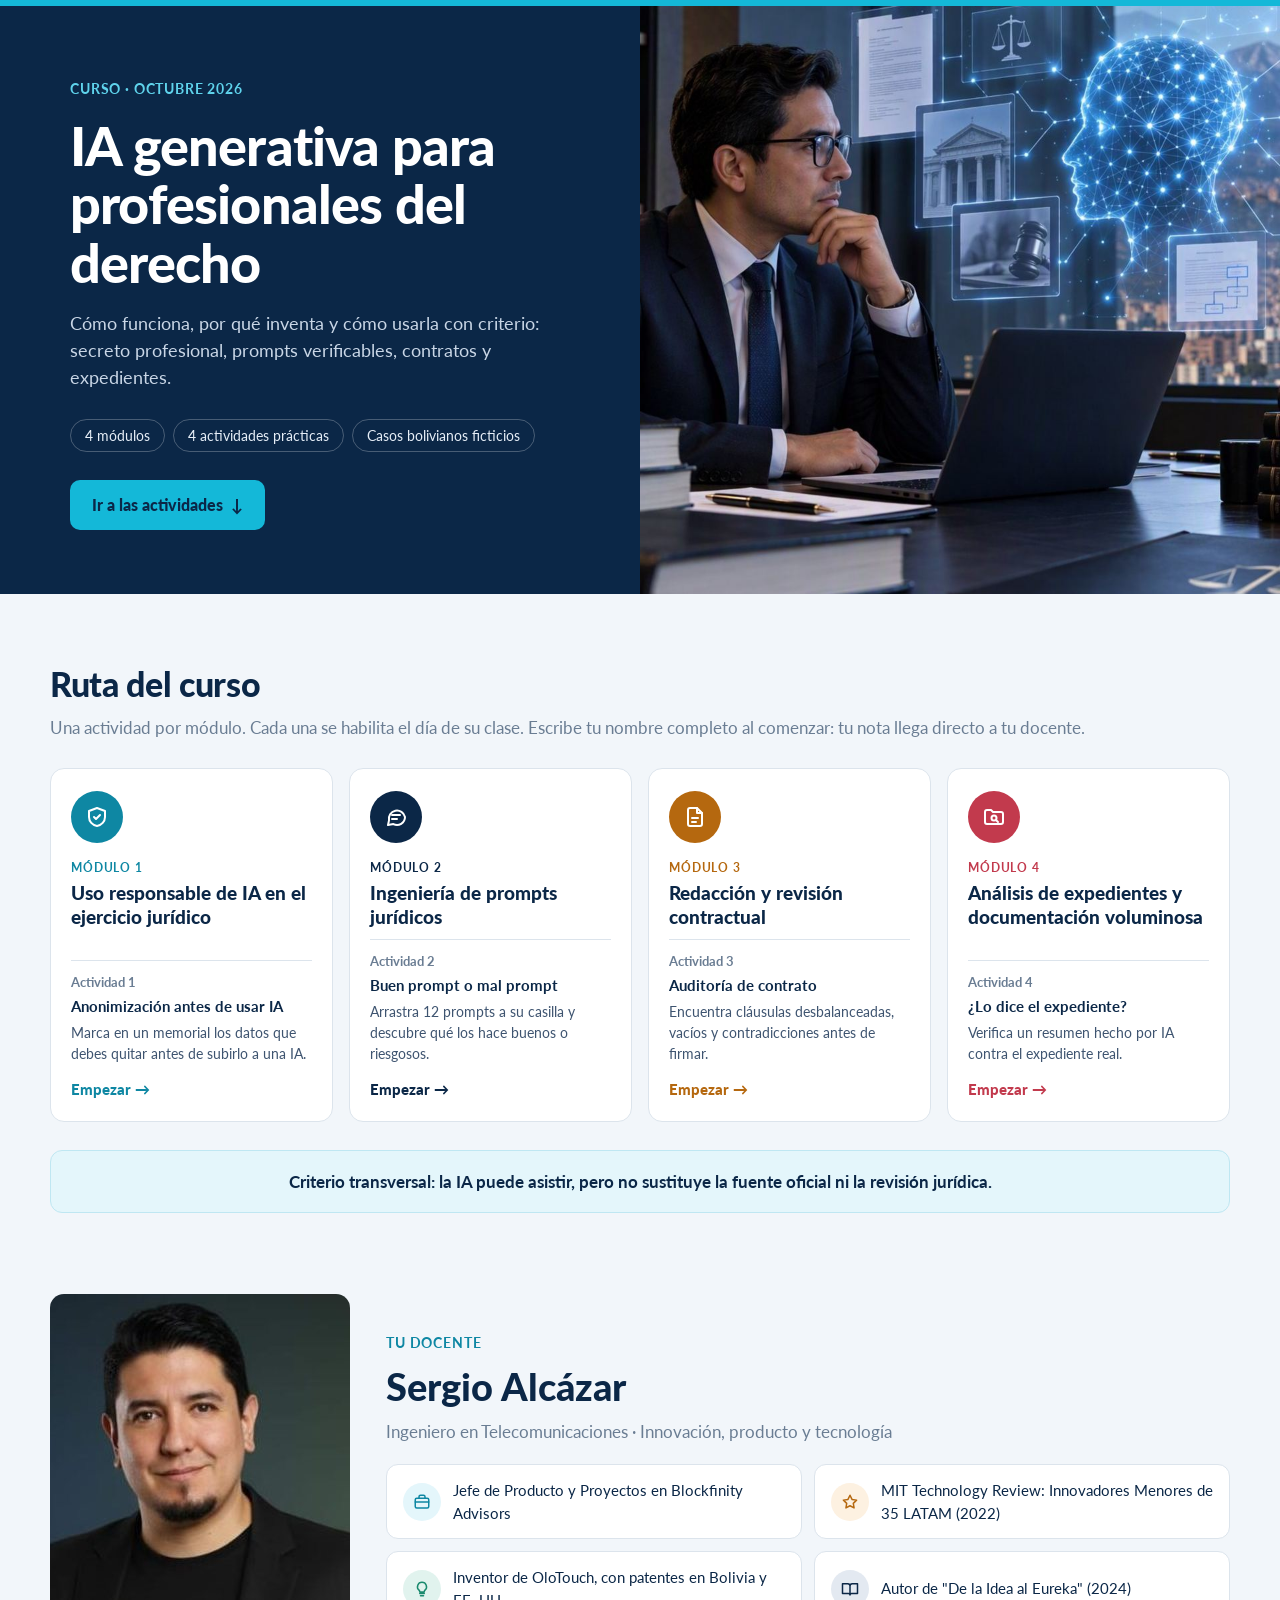
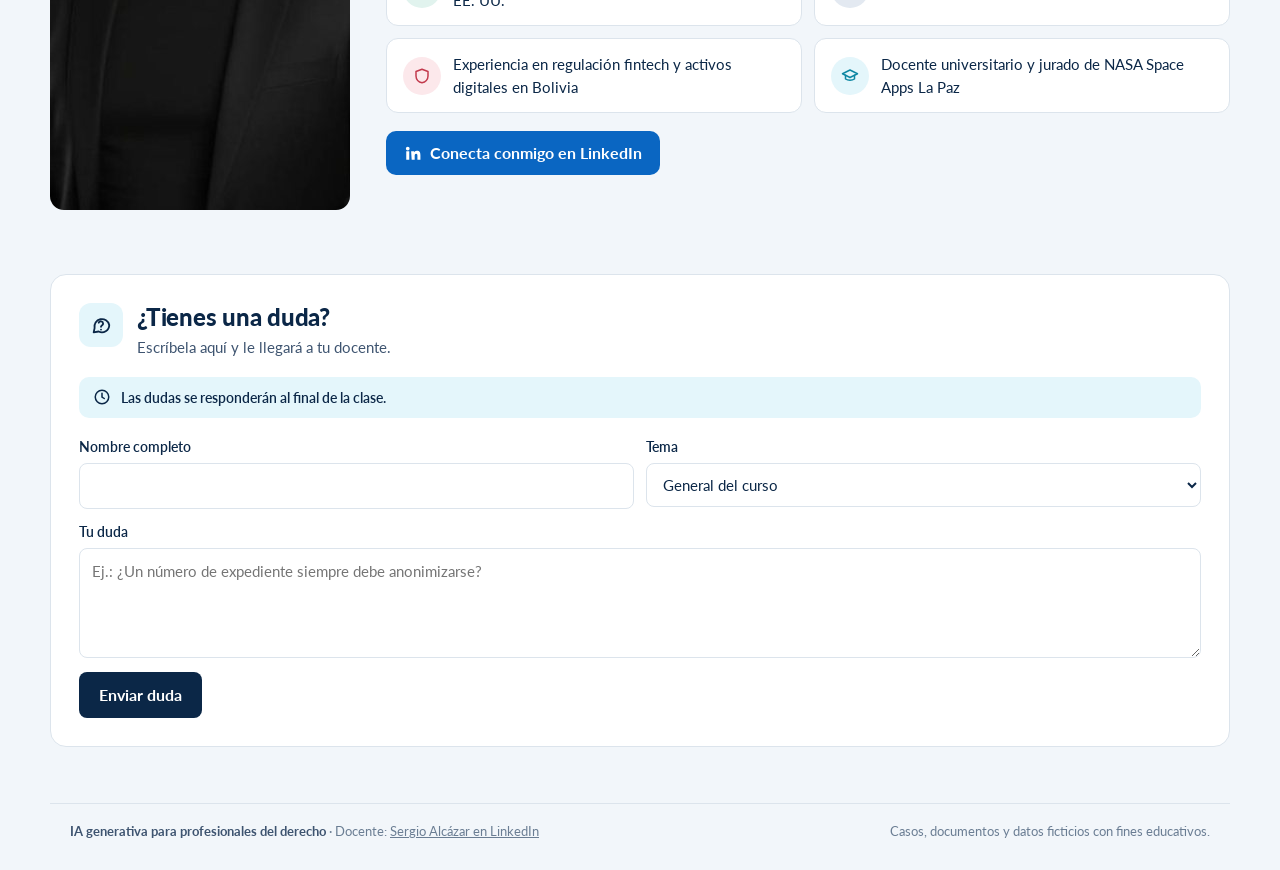
==== commit ea2ef0ad: "Add files via upload" ====
--- a/index.html
+++ b/index.html
@@ -3,471 +3,177 @@
 <head>
 <meta charset="utf-8">
 <meta name="viewport" content="width=device-width, initial-scale=1">
-<title>Auditoría de contrato · Actividad 3</title>
-<link rel="stylesheet" href="../tema.css">
+<title>IA generativa para profesionales del derecho</title>
+<link rel="stylesheet" href="tema.css">
 <style>
 *{box-sizing:border-box}
-body{color:var(--ink);line-height:1.5}
-button,input,select,textarea{font:inherit}
-.hidden{display:none !important}
-.topbar{position:sticky;top:0;z-index:20;background:var(--paper)}
-.topbar-in{max-width:1180px;margin:0 auto;padding:10px 16px;display:flex;align-items:center;gap:16px;flex-wrap:wrap}
-.back{display:inline-flex;align-items:center;justify-content:center;width:40px;height:40px;border-radius:8px;border:1px solid var(--line);color:var(--ink);text-decoration:none;font-size:18px}
-.brand{font-weight:700;font-size:15px}.brand small{display:block;font-weight:400;color:var(--ink-3);font-size:12px}
-.spacer{flex:1}
-.pill{display:inline-flex;align-items:center;border:1px solid var(--line);border-radius:999px;padding:4px 12px;font-size:14px;color:var(--ink-2);background:var(--paper)}
-.btn{border:1px solid var(--line);background:var(--paper);color:var(--ink);border-radius:8px;padding:10px 18px;font-weight:700;min-height:44px;cursor:pointer}
-.btn-primary{color:#fff}
-main{max-width:1180px;margin:0 auto;padding:24px 16px 40px}
+body{margin:0;color:var(--ink);line-height:1.5;border-top:6px solid var(--cyan)}
+a{color:inherit}
+.wrap{max-width:1180px;margin:0 auto;padding:0 20px}
 
-/* Inicio */
-.intro{max-width:780px;margin:24px auto;background:var(--paper);border:1px solid var(--line);padding:36px}
-@media (max-width:600px){.intro{padding:24px 18px}}
-.kicker{font-weight:700;font-size:13px;letter-spacing:.08em;text-transform:uppercase}
-.intro h1{font-size:34px;margin:8px 0 6px;line-height:1.15}
-.intro .subt{font-size:18px;color:var(--ink-2);margin:0 0 18px}
-.intro p,.intro li{color:var(--ink-2)}
-.intro ol{padding-left:20px}
-.role{display:flex;gap:12px;align-items:flex-start;background:var(--navy);color:#fff;border-radius:12px;padding:16px 18px;margin:18px 0}
-.role b{color:#5FD3EC;display:block;font-size:12px;letter-spacing:.07em;text-transform:uppercase;margin-bottom:2px}
-.lenses{display:grid;grid-template-columns:repeat(3,1fr);gap:8px;margin:14px 0 6px}
-@media (max-width:640px){.lenses{grid-template-columns:1fr}}
-.lenses div{border-radius:10px;padding:10px 12px;font-size:14px;color:var(--ink-2)}
-.lenses b{display:block;font-size:15px}
-.field{display:flex;flex-direction:column;gap:6px;margin:20px 0 8px}
-.field label{font-weight:700;font-size:14px}
-.field input{padding:12px 14px;border:1px solid var(--line);border-radius:8px;min-height:44px}
-.field input:focus{outline:2px solid var(--cyan);outline-offset:1px}
-.err{color:var(--red);font-size:14px;min-height:20px}
+/* Portada */
+.hero{display:grid;grid-template-columns:1fr 1fr;min-height:480px;background:var(--navy);color:#fff}
+.hero-txt{padding:72px 56px 64px max(20px,calc((100vw - 1180px)/2 + 20px));display:flex;flex-direction:column;justify-content:center}
+.hero .k{color:#5FD3EC;font-weight:700;font-size:14px;letter-spacing:.06em;text-transform:uppercase;margin:0 0 18px}
+.hero h1{font-size:clamp(34px,4.4vw,54px);line-height:1.08;margin:0 0 18px;font-weight:900;letter-spacing:-.015em}
+.hero p.sub{font-size:18px;color:#C9D6E6;margin:0 0 28px;max-width:520px}
+.hero-chips{display:flex;flex-wrap:wrap;gap:8px;margin-bottom:28px}
+.hero-chips span{border:1px solid rgba(255,255,255,.25);border-radius:999px;padding:5px 14px;font-size:14px;color:#E6EEF7}
+.hero a.cta{align-self:flex-start;display:inline-flex;align-items:center;gap:8px;background:var(--cyan);color:var(--navy);text-decoration:none;font-weight:900;border-radius:10px;padding:13px 22px;min-height:48px}
+.hero a.cta:hover{background:#3FC9E4}
+.hero-img{background:url(hero.jpg) center/cover no-repeat;min-height:320px}
+@media (max-width:860px){.hero{grid-template-columns:1fr}.hero-txt{padding:48px 20px}.hero-img{min-height:240px;order:-1}}
 
-/* Trabajo */
-.work{max-width:900px;margin:0 auto}
-.brief{display:grid;grid-template-columns:1fr 1fr;gap:12px;margin-bottom:18px}
-@media (max-width:760px){.brief{grid-template-columns:1fr}}
-.brief .role{margin:0}
-.ia-note{display:flex;gap:12px;align-items:flex-start;background:var(--cyan-soft);border:1px solid #BFE7F2;border-radius:12px;padding:14px 16px;font-size:15px;color:var(--navy);font-weight:700}
-.ia-note svg,.role svg{flex:none;margin-top:2px}
-.contract{background:var(--paper);border:1px solid var(--line);border-radius:12px;padding:40px 48px}
-@media (max-width:700px){.contract{padding:24px 16px}}
-.fict{display:block;text-align:center;border:2px solid var(--red);color:var(--red);background:var(--red-soft);border-radius:8px;padding:6px 10px;font-weight:900;letter-spacing:.04em;font-size:14px;margin-bottom:22px}
-.contract h2{font-family:"Source Serif 4",Georgia,serif;text-align:center;font-size:20px;margin:0 0 18px;letter-spacing:.02em}
-.contract .pre{font-family:"Source Serif 4",Georgia,serif;font-size:16px;line-height:1.7;text-align:justify;margin:0 0 22px;color:#1a2533}
-.cl{border:1px solid var(--line);border-left:4px solid var(--line);border-radius:10px;padding:16px 18px;margin:0 0 14px;background:#FBFCFE}
-.cl.marked{border-left-color:var(--c,var(--cyan));background:#fff}
-.cl h3{margin:0 0 6px;font-family:"Source Serif 4",Georgia,serif;font-size:16px;letter-spacing:.02em}
-.cl .txt{font-family:"Source Serif 4",Georgia,serif;font-size:16px;line-height:1.7;margin:0 0 12px;color:#1a2533;text-align:justify}
-.cl fieldset{border:0;padding:0;margin:0}
-.cl legend{font-size:13px;font-weight:700;color:var(--ink-3);margin-bottom:6px;padding:0}
-.opts{display:flex;flex-wrap:wrap;gap:8px}
-.opt{position:relative}
-.opt input{position:absolute;opacity:0;width:1px;height:1px}
-.opt span{display:inline-flex;align-items:center;gap:6px;min-height:40px;padding:8px 14px;border:1.5px solid var(--line);border-radius:999px;font-size:14px;font-weight:700;background:#fff;cursor:pointer;user-select:none;color:var(--k)}
-.opt span::before{content:"";width:10px;height:10px;border-radius:50%;border:2px solid currentColor;opacity:.55}
-.opt input:checked + span{background:var(--k);border-color:var(--k);color:#fff}
-.opt input:checked + span::before{background:#fff;border-color:#fff;opacity:1}
-.opt input:focus-visible + span{outline:3px solid var(--cyan);outline-offset:2px}
-.extra{margin-top:12px;display:grid;gap:10px}
-.extra label{font-size:13px;font-weight:700;color:var(--ink-2);display:block;margin-bottom:4px}
-.extra select,.extra textarea{width:100%;border:1px solid var(--line);border-radius:8px;padding:10px 12px;background:#fff;color:var(--ink);min-height:44px}
-.extra textarea{min-height:70px;resize:vertical}
-.extra .opc{font-weight:400;color:var(--ink-3)}
-.sign{font-family:"Source Serif 4",Georgia,serif;font-size:16px;color:#1a2533;margin:22px 0 0}
-.bottom-submit{display:flex;justify-content:flex-end;margin-top:18px}
+section.blk{padding:64px 0 0}
+.blk h2{font-size:34px;font-weight:900;margin:0 0 6px;letter-spacing:-.01em}
+.blk .lead{color:var(--ink-3);font-size:17px;margin:0 0 28px}
 
-/* Modal */
-.modal-bg{position:fixed;inset:0;background:rgba(11,39,71,.5);z-index:60;display:flex;align-items:center;justify-content:center;padding:16px}
-.modal{background:var(--paper);max-width:460px;width:100%;padding:24px}
-.modal h3{margin:0 0 8px}.modal p{color:var(--ink-2);margin:0 0 18px}
-.modal .acts{display:flex;gap:8px;justify-content:flex-end;flex-wrap:wrap}
+/* Docente */
+.doc-grid{display:grid;grid-template-columns:300px 1fr;gap:36px;align-items:center}
+@media (max-width:760px){.doc-grid{grid-template-columns:1fr}.doc-grid img{max-width:260px}}
+.doc-grid img{width:100%;border-radius:14px;display:block;aspect-ratio:4/5;object-fit:cover}
+.doc-k{color:#0E87A3;font-weight:700;font-size:14px;letter-spacing:.06em;text-transform:uppercase}
+.doc-grid h3{font-size:38px;font-weight:900;margin:4px 0 4px}
+.doc-grid .role{color:var(--ink-3);font-size:17px;margin:0 0 20px}
+.facts{display:grid;grid-template-columns:1fr 1fr;gap:12px}
+@media (max-width:560px){.facts{grid-template-columns:1fr}}
+.fact{display:flex;gap:12px;align-items:center;background:#fff;border:1px solid var(--line);border-radius:12px;padding:14px 16px;font-size:15px}
+.li-btn{display:inline-flex;align-items:center;gap:8px;margin-top:18px;min-height:44px;padding:10px 18px;border-radius:10px;background:#0A66C2;color:#fff !important;text-decoration:none;font-weight:700}
+.li-btn:hover{background:#004182}
+.fact i{flex:none;width:38px;height:38px;border-radius:50%;display:inline-flex;align-items:center;justify-content:center}
 
-/* Resultados */
-.score-head{display:grid;grid-template-columns:auto 1fr;gap:28px;align-items:center;background:var(--paper);border:1px solid var(--line);padding:24px 28px;margin-bottom:20px}
-@media (max-width:700px){.score-head{grid-template-columns:1fr}}
-.score{font-size:72px;line-height:1}.score small{font-size:24px;color:var(--ink-3)}
-.score-head h2{margin:0 0 4px;font-size:22px}
-.stats{display:flex;flex-wrap:wrap;gap:8px;margin-top:12px}
-.stat{border-radius:8px;padding:8px 12px;font-size:13px;font-weight:700}.stat b{font-size:18px;display:block}
-.send{font-size:13px;color:var(--ink-3);margin-top:10px}.send.ok{color:var(--green)}.send.bad{color:var(--red)}
-.box{background:var(--paper);border:1px solid var(--line);border-radius:12px;padding:20px 22px;margin-bottom:20px}
-.box h3{margin:0 0 10px;font-size:18px}
-.missed-box{border-color:#F2BDC5;background:var(--red-soft)}
-.missed-box ul{margin:0;padding-left:20px}
-.missed-box li{margin:4px 0}
-table.res{width:100%;border-collapse:collapse;font-size:14.5px}
-table.res th{text-align:left;font-size:12px;letter-spacing:.05em;text-transform:uppercase;color:var(--ink-3);padding:10px 12px;border-bottom:2px solid var(--line)}
-table.res td{padding:12px;border-bottom:1px solid var(--line);vertical-align:top}
-table.res tr.miss td{background:var(--red-soft)}
-table.res tr.miss td:first-child{box-shadow:inset 4px 0 0 var(--red)}
-.lens-tag{display:inline-block;border-radius:999px;padding:2px 10px;font-size:13px;font-weight:700;color:#fff;white-space:nowrap}
-.st{display:inline-block;border-radius:6px;padding:3px 8px;font-size:12.5px;font-weight:700;line-height:1.35}
-.st.ok{background:var(--green-soft);color:var(--green)}
-.st.half{background:var(--orange-soft);color:var(--orange)}
-.st.no{background:#fff;color:var(--red);border:1px solid #F2BDC5}
-.res .prob{font-weight:700;margin-bottom:2px}
-.res .sug{color:var(--ink-2);font-size:13.5px;margin-top:6px}
-@media (max-width:760px){
-  table.res thead{display:none}
-  table.res,table.res tbody,table.res tr,table.res td{display:block;width:100%}
-  table.res tr{border:1px solid var(--line);border-radius:10px;margin-bottom:12px;overflow:hidden}
-  table.res td{border-bottom:0;padding:8px 14px}
-  table.res td::before{content:attr(data-h);display:block;font-size:11px;font-weight:700;letter-spacing:.05em;text-transform:uppercase;color:var(--ink-3)}
-}
-.fp-list p{margin:0 0 10px;font-size:14.5px}
-.closing{background:var(--navy);color:#fff;border-radius:12px;padding:20px 24px;font-size:18px;font-weight:700;text-align:center}
+/* Ruta */
+.ruta{display:grid;grid-template-columns:repeat(4,1fr);gap:16px}
+@media (max-width:1000px){.ruta{grid-template-columns:1fr 1fr}}
+@media (max-width:560px){.ruta{grid-template-columns:1fr}}
+a.mod{position:relative;display:flex;flex-direction:column;background:#fff;border:1px solid var(--line);border-radius:14px;padding:22px 20px 20px;text-decoration:none;color:var(--ink);transition:border-color .15s, transform .15s, box-shadow .15s;min-height:300px}
+a.mod:hover{border-color:var(--c);transform:translateY(-2px);box-shadow:0 10px 24px rgba(11,39,71,.08)}
+a.mod:focus-visible{outline:3px solid var(--cyan);outline-offset:3px}
+.mod .ic{width:52px;height:52px;border-radius:50%;background:var(--c);color:#fff;display:inline-flex;align-items:center;justify-content:center;margin-bottom:16px}
+.mod .mk{font-size:12px;font-weight:700;letter-spacing:.07em;text-transform:uppercase;color:var(--c)}
+.mod h3{font-size:19px;font-weight:900;margin:4px 0 10px;line-height:1.25}
+.mod .act{border-top:1px solid var(--line);padding-top:12px;margin-top:auto}
+.mod .act b{display:block;font-size:13px;color:var(--ink-3);font-weight:700;margin-bottom:2px}
+.mod .act span{font-size:15px;font-weight:700}
+.mod .act p{margin:4px 0 0;font-size:14px;color:var(--ink-2)}
+.mod .go{margin-top:14px;font-weight:900;color:var(--c);font-size:15px}
+a.mod.is-locked{cursor:not-allowed;background:#F7F9FB;border-style:dashed}
+a.mod.is-locked:hover{transform:none;box-shadow:none;border-color:var(--line)}
+a.mod.is-locked .ic{background:#A9B7C6}
+a.mod.is-locked .go{color:var(--ink-3)}
+.lockinfo{display:flex !important;align-items:flex-start;gap:6px;margin-top:12px;font-size:13px !important;font-weight:700;color:var(--ink-2);background:#E8EDF3;border-radius:8px;padding:7px 10px;line-height:1.35}
+.lockinfo svg{flex:none;margin-top:1px}
 
-/* Candado */
-.lock{position:fixed;inset:0;z-index:1000;background:var(--ground);display:flex;align-items:center;justify-content:center;padding:16px;border-top:6px solid var(--cyan)}
-.lock-box{background:var(--paper);border:1px solid var(--line);max-width:520px;width:100%;padding:36px 32px;text-align:center}
-.lock-ico{width:64px;height:64px;border-radius:50%;background:var(--cyan-soft);color:var(--navy);display:inline-flex;align-items:center;justify-content:center;margin-bottom:16px}
-.lock-box h1{font-size:28px;margin:0 0 8px;line-height:1.2}.lock-box p{color:var(--ink-2);margin:0 0 8px}
-.lock-when{font-weight:700;color:var(--navy) !important;font-size:18px;margin:14px 0 4px !important}
-.lock-left{font-size:14px;color:var(--ink-3) !important;margin-bottom:24px !important}
-.lock-box a{display:inline-flex;align-items:center;justify-content:center;min-height:44px;padding:10px 18px;border-radius:8px;background:var(--navy);color:#fff;text-decoration:none;font-weight:700}
-body.locked{overflow:hidden}
+.band{margin-top:28px;background:var(--cyan-soft);border:1px solid #BFE7F2;border-radius:12px;padding:18px 22px;text-align:center;font-weight:700;font-size:17px;color:var(--navy)}
+
+#dudas-seccion h2{font-size:24px}
+.pie-curso{max-width:1180px;padding:18px 20px 28px;margin-top:56px}
 </style>
 </head>
-<body data-tema="Módulo 3 · Redacción y revisión contractual">
+<body>
 
-<!-- CANDADO: bloquea la actividad hasta la fecha de ../horario.js -->
-<div class="lock" id="lock" role="dialog" aria-modal="true" aria-labelledby="lockT"><div class="lock-box">
-  <span class="lock-ico"><svg width="30" height="30" viewBox="0 0 24 24" fill="none" stroke="currentColor" stroke-width="2" stroke-linecap="round" stroke-linejoin="round" aria-hidden="true"><rect x="4" y="11" width="16" height="10" rx="2"/><path d="M8 11V7a4 4 0 0 1 8 0v4"/></svg></span>
-  <h1 id="lockT">Actividad 3 todavía cerrada</h1>
-  <p id="lockMsg">Verificando el horario de apertura...</p><p class="lock-when" id="lockWhen"></p><p class="lock-left" id="lockLeft"></p>
-  <a href="../">Volver a la portada del curso</a>
-</div></div>
-
-<header class="topbar"><div class="topbar-in">
-  <a class="back" href="../" aria-label="Volver a la portada del curso">&larr;</a>
-  <div class="brand">Auditoría de contrato<small>IA generativa para profesionales del derecho · Módulo 3 · Actividad 3</small></div>
-  <div class="spacer"></div>
-  <span class="pill hidden" id="whoPill"></span>
-  <span class="pill hidden" id="countPill"></span>
-  <button class="btn btn-primary hidden" id="submitBtn" type="button">Entregar</button>
-</div></header>
+<header class="hero">
+  <div class="hero-txt">
+    <p class="k">Curso · Octubre 2026</p>
+    <h1>IA generativa para profesionales del derecho</h1>
+    <p class="sub">Cómo funciona, por qué inventa y cómo usarla con criterio: secreto profesional, prompts verificables, contratos y expedientes.</p>
+    <div class="hero-chips"><span>4 módulos</span><span>4 actividades prácticas</span><span>Casos bolivianos ficticios</span></div>
+    <a class="cta" href="#actividades">Ir a las actividades <span aria-hidden="true">&darr;</span></a>
+  </div>
+  <div class="hero-img" role="img" aria-label="Abogado frente a una laptop con elementos de inteligencia artificial"></div>
+</header>
 
 <main>
-  <!-- INICIO -->
-  <section id="scrStart" class="intro">
-    <div class="kicker">Módulo 3 · Actividad 3</div>
-    <h1>Auditoría de contrato</h1>
-    <p class="subt">Encuentra cláusulas desbalanceadas, vacíos y contradicciones antes de firmar.</p>
-    <div class="role" id="roleStart"></div>
-    <ol>
-      <li>Lee el contrato completo. Es ficticio y tiene 15 cláusulas.</li>
-      <li>En cada cláusula, indica si tiene un problema para tu cliente y elige el lente: <b>desbalance</b>, <b>vacío</b> o <b>contradicción</b>.</li>
-      <li>Si es una contradicción, indica con qué otra cláusula choca.</li>
-      <li>Si quieres, escribe qué propondrías cambiar. No se califica: lo revisamos en la sesión 5.</li>
-      <li>Presiona <b>Entregar</b> para ver tu nota y la tabla de respuestas.</li>
-    </ol>
-    <div class="lenses" id="lensesStart"></div>
-    <p><b>Ojo:</b> no todas las cláusulas tienen problemas. Marcar como problema una cláusula correcta resta puntos.</p>
-    <div class="field"><label for="nameInput">Nombre completo</label><input id="nameInput" autocomplete="name" placeholder="Ej.: Ana Pérez Gutiérrez"></div>
-    <div class="err" id="nameErr" role="alert"></div>
-    <button class="btn btn-primary" id="startBtn" type="button">Comenzar actividad</button>
+  <section class="blk wrap" id="actividades" aria-labelledby="rutaT">
+    <h2 id="rutaT">Ruta del curso</h2>
+    <p class="lead">Una actividad por módulo. Cada una se habilita el día de su clase. Escribe tu nombre completo al comenzar: tu nota llega directo a tu docente.</p>
+    <div class="ruta">
+      <a class="mod" href="actividad-1/" data-act="actividad-1" style="--c:#0E87A3">
+        <span class="ic"><svg width="24" height="24" viewBox="0 0 24 24" fill="none" stroke="currentColor" stroke-width="2" stroke-linecap="round" stroke-linejoin="round" aria-hidden="true"><path d="M12 3l8 3v6c0 4.5-3.4 8.2-8 9-4.6-.8-8-4.5-8-9V6z"/><path d="M9 12l2 2 4-4"/></svg></span>
+        <span class="mk">Módulo 1</span>
+        <h3>Uso responsable de IA en el ejercicio jurídico</h3>
+        <div class="act"><b>Actividad 1</b><span>Anonimización antes de usar IA</span><p>Marca en un memorial los datos que debes quitar antes de subirlo a una IA.</p></div>
+        <span class="go">Empezar &rarr;</span>
+      </a>
+      <a class="mod" href="actividad-2/" data-act="actividad-2" style="--c:#0B2747">
+        <span class="ic"><svg width="24" height="24" viewBox="0 0 24 24" fill="none" stroke="currentColor" stroke-width="2" stroke-linecap="round" stroke-linejoin="round" aria-hidden="true"><path d="M21 12a8 8 0 0 1-11.6 7.1L4 20l1-4.6A8 8 0 1 1 21 12z"/><path d="M8 10h8M8 14h5"/></svg></span>
+        <span class="mk">Módulo 2</span>
+        <h3>Ingeniería de prompts jurídicos</h3>
+        <div class="act"><b>Actividad 2</b><span>Buen prompt o mal prompt</span><p>Arrastra 12 prompts a su casilla y descubre qué los hace buenos o riesgosos.</p></div>
+        <span class="go">Empezar &rarr;</span>
+      </a>
+      <a class="mod" href="actividad-3/" data-act="actividad-3" style="--c:#B5680F">
+        <span class="ic"><svg width="24" height="24" viewBox="0 0 24 24" fill="none" stroke="currentColor" stroke-width="2" stroke-linecap="round" stroke-linejoin="round" aria-hidden="true"><path d="M14 3H7a2 2 0 0 0-2 2v14a2 2 0 0 0 2 2h10a2 2 0 0 0 2-2V8z"/><path d="M14 3v5h5M9 13h6M9 17h4"/></svg></span>
+        <span class="mk">Módulo 3</span>
+        <h3>Redacción y revisión contractual</h3>
+        <div class="act"><b>Actividad 3</b><span>Auditoría de contrato</span><p>Encuentra cláusulas desbalanceadas, vacíos y contradicciones antes de firmar.</p></div>
+        <span class="go">Empezar &rarr;</span>
+      </a>
+      <a class="mod" href="actividad-4/" data-act="actividad-4" style="--c:#C23A4D">
+        <span class="ic"><svg width="24" height="24" viewBox="0 0 24 24" fill="none" stroke="currentColor" stroke-width="2" stroke-linecap="round" stroke-linejoin="round" aria-hidden="true"><path d="M3 7a2 2 0 0 1 2-2h4l2 2h8a2 2 0 0 1 2 2v8a2 2 0 0 1-2 2H5a2 2 0 0 1-2-2z"/><circle cx="12" cy="13" r="2.5"/><path d="M14 15l2 2"/></svg></span>
+        <span class="mk">Módulo 4</span>
+        <h3>Análisis de expedientes y documentación voluminosa</h3>
+        <div class="act"><b>Actividad 4</b><span>¿Lo dice el expediente?</span><p>Verifica un resumen hecho por IA contra el expediente real.</p></div>
+        <span class="go">Empezar &rarr;</span>
+      </a>
+    </div>
+    <p class="band">Criterio transversal: la IA puede asistir, pero no sustituye la fuente oficial ni la revisión jurídica.</p>
   </section>
 
-  <!-- TRABAJO -->
-  <section id="scrWork" class="work hidden">
-    <div class="brief">
-      <div class="role" id="roleWork"></div>
-      <div class="ia-note"><svg width="22" height="22" viewBox="0 0 24 24" fill="none" stroke="currentColor" stroke-width="2" stroke-linecap="round" stroke-linejoin="round" aria-hidden="true"><circle cx="12" cy="12" r="9"/><path d="M12 8v5M12 16h.01"/></svg><span>Puedes usar tu IA con el método visto en clase (prompt de auditoría y segunda pasada), pero verifica cada hallazgo antes de marcarlo.</span></div>
+  <section class="blk wrap" aria-labelledby="docT">
+    <div class="doc-grid">
+      <img src="docente.jpg" alt="Sergio Alcázar" width="400" height="516">
+      <div>
+        <span class="doc-k">Tu docente</span>
+        <h3 id="docT">Sergio Alcázar</h3>
+        <p class="role">Ingeniero en Telecomunicaciones · Innovación, producto y tecnología</p>
+        <div class="facts">
+          <div class="fact"><i style="background:var(--cyan-soft);color:#0E87A3"><svg width="18" height="18" viewBox="0 0 24 24" fill="none" stroke="currentColor" stroke-width="2" stroke-linecap="round" stroke-linejoin="round" aria-hidden="true"><rect x="3" y="7" width="18" height="13" rx="2"/><path d="M8 7V5a2 2 0 0 1 2-2h4a2 2 0 0 1 2 2v2M3 12h18"/></svg></i>Jefe de Producto y Proyectos en Blockfinity Advisors</div>
+          <div class="fact"><i style="background:var(--orange-soft);color:var(--orange)"><svg width="18" height="18" viewBox="0 0 24 24" fill="none" stroke="currentColor" stroke-width="2" stroke-linejoin="round" aria-hidden="true"><path d="M12 3l2.7 5.6 6.1.9-4.4 4.3 1 6.1L12 17l-5.4 2.9 1-6.1L3.2 9.5l6.1-.9z"/></svg></i>MIT Technology Review: Innovadores Menores de 35 LATAM (2022)</div>
+          <div class="fact"><i style="background:var(--green-soft);color:var(--green)"><svg width="18" height="18" viewBox="0 0 24 24" fill="none" stroke="currentColor" stroke-width="2" stroke-linecap="round" stroke-linejoin="round" aria-hidden="true"><path d="M9 18h6M10 21h4M12 3a6 6 0 0 0-4 10.5c.7.7 1 1.5 1 2.5h6c0-1 .3-1.8 1-2.5A6 6 0 0 0 12 3z"/></svg></i>Inventor de OloTouch, con patentes en Bolivia y EE. UU.</div>
+          <div class="fact"><i style="background:var(--navy-soft);color:var(--navy)"><svg width="18" height="18" viewBox="0 0 24 24" fill="none" stroke="currentColor" stroke-width="2" stroke-linecap="round" stroke-linejoin="round" aria-hidden="true"><path d="M2 5h7a3 3 0 0 1 3 3v12a2 2 0 0 0-2-2H2zM22 5h-7a3 3 0 0 0-3 3v12a2 2 0 0 1 2-2h8z"/></svg></i>Autor de "De la Idea al Eureka" (2024)</div>
+          <div class="fact"><i style="background:var(--red-soft);color:var(--red)"><svg width="18" height="18" viewBox="0 0 24 24" fill="none" stroke="currentColor" stroke-width="2" stroke-linecap="round" stroke-linejoin="round" aria-hidden="true"><path d="M12 3l8 3v6c0 4.5-3.4 8.2-8 9-4.6-.8-8-4.5-8-9V6z"/></svg></i>Experiencia en regulación fintech y activos digitales en Bolivia</div>
+          <div class="fact"><i style="background:var(--cyan-soft);color:#0E87A3"><svg width="18" height="18" viewBox="0 0 24 24" fill="none" stroke="currentColor" stroke-width="2" stroke-linecap="round" stroke-linejoin="round" aria-hidden="true"><path d="M22 9L12 4 2 9l10 5 10-5z"/><path d="M6 11v5c3 2 9 2 12 0v-5"/></svg></i>Docente universitario y jurado de NASA Space Apps La Paz</div>
+        </div>
+        <a class="li-btn" href="https://www.linkedin.com/in/sergiolo/" target="_blank" rel="noopener"><svg width="18" height="18" viewBox="0 0 24 24" fill="currentColor" aria-hidden="true"><path d="M4.98 3.5a2.5 2.5 0 1 1 0 5 2.5 2.5 0 0 1 0-5zM3 9.5h4V21H3zM9.5 9.5h3.8v1.6h.05c.53-1 1.83-2.05 3.77-2.05 4.03 0 4.78 2.65 4.78 6.1V21h-4v-5.1c0-1.22-.02-2.79-1.7-2.79-1.7 0-1.96 1.33-1.96 2.7V21h-4z"/></svg>Conecta conmigo en LinkedIn</a>
+      </div>
     </div>
-    <article class="contract" aria-label="Contrato a auditar">
-      <span class="fict">DOCUMENTO FICTICIO – Material de práctica</span>
-      <h2>CONTRATO DE ARRENDAMIENTO DE LOCAL COMERCIAL</h2>
-      <p class="pre" id="pre"></p>
-      <div id="clauses"></div>
-      <p class="sign">En señal de conformidad, las partes firman el presente contrato en la ciudad de La Paz, en octubre de 2026.</p>
-    </article>
-    <div class="bottom-submit"><button class="btn btn-primary" id="submitBtn2" type="button">Entregar</button></div>
   </section>
 
-  <!-- RESULTADOS -->
-  <section id="scrResult" class="hidden">
-    <div class="score-head"><div class="score" id="scoreNum"></div><div><h2 id="scoreTitle"></h2><div id="scoreMsg" style="color:var(--ink-2)"></div><div class="stats" id="stats"></div><div class="send" id="sendStatus"></div></div></div>
-    <div class="box missed-box hidden" id="missedBox"></div>
-    <div class="box"><h3>Tabla de respuestas</h3><table class="res"><thead><tr><th>Cláusula</th><th>Lente</th><th>Problema</th><th>Por qué perjudica a tu cliente</th><th>Tu resultado</th></tr></thead><tbody id="resBody"></tbody></table></div>
-    <div class="box fp-list hidden" id="fpBox"></div>
-    <div class="closing">La IA acelera la auditoría; el método y tu lectura la completan. Lo comentamos en la sesión 5, el martes 20.</div>
+  <section class="blk wrap">
+    <div id="dudas-seccion"></div>
   </section>
 </main>
 
-<footer class="pie-curso"><span><b>IA generativa para profesionales del derecho</b> · Docente: Sergio Alcázar</span><span>Contrato ficticio con fines educativos.</span></footer>
-<div class="modal-bg hidden" id="modal"><div class="modal" role="dialog" aria-modal="true" aria-labelledby="modalT"><h3 id="modalT"></h3><p id="modalP"></p><div class="acts" id="modalA"></div></div></div>
+<footer class="pie-curso"><span><b>IA generativa para profesionales del derecho</b> · Docente: <a href="https://www.linkedin.com/in/sergiolo/" target="_blank" rel="noopener">Sergio Alcázar en LinkedIn</a></span><span>Casos, documentos y datos ficticios con fines educativos.</span></footer>
 
-<script src="../config.js"></script>
-<script src="../horario.js"></script>
-<script src="../dudas.js"></script>
+<script src="config.js"></script>
+<script src="horario.js"></script>
+<script src="dudas.js"></script>
 <script>
-/* =====================================================================
-   ACTIVIDAD 3 · AUDITORÍA DE CONTRATO (Módulo 3)
-   Contrato ficticio, clave de respuestas y calificación.
-   ===================================================================== */
-const ACT_ID = 'actividad-3';
-const HOJA = 'Actividad 3';
-const KEY = 'curso-actividad-3-v2';
-const SHEETS_URL = (window.CURSO_CONFIG || {}).SHEETS_URL || '';
-
-const ROL = '<b>Tu cliente</b>Representas al ARRENDATARIO, Café Altura S.R.L. Su prioridad es poder salir del contrato y controlar sus costos.';
-const ROL_ICON = '<svg width="22" height="22" viewBox="0 0 24 24" fill="none" stroke="currentColor" stroke-width="2" stroke-linecap="round" stroke-linejoin="round" aria-hidden="true"><path d="M20 21v-2a4 4 0 0 0-4-4H8a4 4 0 0 0-4 4v2"/><circle cx="12" cy="7" r="4"/></svg>';
-
-const LENTES = {
-  none: {n:'Sin problema',  k:'var(--green)'},
-  des:  {n:'Desbalance',    k:'var(--red)',    d:'Una parte tiene derechos o protecciones que la otra no.'},
-  vac:  {n:'Vacío',         k:'var(--orange)', d:'El contrato no regula algo que debería regular.'},
-  con:  {n:'Contradicción', k:'var(--navy)',   d:'Dos cláusulas dicen cosas incompatibles.'},
-};
-
-const PREAMBULO = 'Conste por el presente documento privado el contrato de arrendamiento de local comercial que celebran, por una parte, INVERSIONES INMOBILIARIAS CUMBRE REAL S.R.L., representada por su Gerente General, Marcelo Antonio Quiroga Vela, en adelante EL ARRENDADOR; y, por otra, CAFÉ ALTURA S.R.L., representada por su Gerente General, Daniela Ríos Mendoza, en adelante EL ARRENDATARIO, al tenor de las siguientes cláusulas:';
-
-const CLAUSULAS = [
-  {id:'c01', n:'PRIMERA', t:'Objeto', x:'EL ARRENDADOR da en arrendamiento a EL ARRENDATARIO el local comercial ubicado en la planta baja del inmueble de la Av. Ballivián N° 1240, zona Calacoto, de la ciudad de La Paz, con una superficie de 85 m², en el estado que se detalla en el Anexo A (inventario y estado del local), que forma parte del presente contrato.'},
-  {id:'c02', n:'SEGUNDA', t:'Plazo', x:'El plazo del arrendamiento es de veinticuatro (24) meses, computables a partir del 1 de noviembre de 2026.'},
-  {id:'c03', n:'TERCERA', t:'Canon', x:'EL ARRENDATARIO pagará un canon mensual de Bs 9.500 (Nueve mil quinientos 00/100 bolivianos), por mes adelantado, dentro de los primeros cinco (5) días de cada mes.'},
-  {id:'c04', n:'CUARTA', t:'Reajuste del canon', x:'EL ARRENDADOR podrá reajustar el canon en cualquier momento durante la vigencia del contrato, en el porcentaje que considere conveniente, bastando para ello una comunicación escrita con diez (10) días de anticipación.'},
-  {id:'c05', n:'QUINTA', t:'Garantía', x:'A la firma del presente contrato, EL ARRENDATARIO entrega a EL ARRENDADOR la suma de Bs 19.000 (Diecinueve mil 00/100 bolivianos) en calidad de garantía, la cual será devuelta a la conclusión del contrato.'},
-  {id:'c06', n:'SEXTA', t:'Destino del local', x:'El local será destinado exclusivamente al funcionamiento de una cafetería. EL ARRENDATARIO no podrá subarrendar ni ceder el local, total o parcialmente, sin autorización previa y escrita de EL ARRENDADOR.'},
-  {id:'c07', n:'SÉPTIMA', t:'Adecuaciones', x:'EL ARRENDATARIO podrá realizar las adecuaciones necesarias para su actividad, conforme a las especificaciones técnicas contenidas en el Anexo B, que forma parte del presente contrato.'},
-  {id:'c08', n:'OCTAVA', t:'Mantenimiento y reparaciones', x:'Todas las reparaciones que requiera el local durante la vigencia del contrato, cualquiera sea su naturaleza o causa, incluidas las estructurales, de techo, cañerías e instalaciones eléctricas principales, serán de cuenta exclusiva de EL ARRENDATARIO.'},
-  {id:'c09', n:'NOVENA', t:'Forma de pago', x:'El canon será depositado por EL ARRENDATARIO en la cuenta bancaria que designe EL ARRENDADOR, a más tardar el día veinticinco (25) de cada mes.'},
-  {id:'c10', n:'DÉCIMA', t:'Servicios y expensas', x:'Los gastos de agua, luz, gas, internet y expensas comunes del edificio serán cubiertos según corresponda.'},
-  {id:'c11', n:'DÉCIMA PRIMERA', t:'Responsabilidad', x:'EL ARRENDADOR no será responsable por ningún daño o perjuicio que sufran EL ARRENDATARIO, sus dependientes, clientes o bienes dentro del local, cualquiera sea su causa, incluso si deriva de defectos del inmueble.'},
-  {id:'c12', n:'DÉCIMA SEGUNDA', t:'Resolución anticipada', x:'EL ARRENDADOR podrá dar por concluido el contrato en cualquier momento, comunicándolo por escrito con treinta (30) días de anticipación. EL ARRENDATARIO solo podrá hacerlo con un preaviso de seis (6) meses y pagando, como penalidad, el equivalente a seis (6) cánones mensuales.'},
-  {id:'c13', n:'DÉCIMA TERCERA', t:'Devolución del local', x:'Al concluir el contrato, EL ARRENDATARIO devolverá el local en el estado en que lo recibió conforme al Anexo A, salvo el desgaste natural por el uso normal. Las partes suscribirán un acta de entrega.'},
-  {id:'c14', n:'DÉCIMA CUARTA', t:'Renovación', x:'Concluidos los treinta y seis (36) meses de vigencia del presente contrato, las partes podrán renovarlo por acuerdo escrito, en las condiciones que pacten.'},
-  {id:'c15', n:'DÉCIMA QUINTA', t:'Comunicaciones', x:'Toda comunicación entre las partes se realizará por escrito, en los domicilios señalados en este contrato o en los correos electrónicos que cada parte designe por escrito.'},
-];
-
-/* Clave: 9 problemas sembrados. Las contradicciones son pares de cláusulas. */
-const PROBLEMAS = [
-  {id:'p1', lente:'con', cl:['c02','c14'], titulo:'Duración incompatible: 24 meses contra 36 meses',
-   por:'La SEGUNDA fija 24 meses y la DÉCIMA CUARTA habla de "36 meses de vigencia". El arrendador podría sostener que tu cliente está obligado por 36 meses, justo lo contrario de su prioridad de poder salir.',
-   sug:'Unificar la duración en una sola cláusula y que la de renovación remita a ella ("concluido el plazo de la cláusula SEGUNDA...").'},
-  {id:'p2', lente:'con', cl:['c03','c09'], titulo:'Dos fechas de pago distintas: días 1 a 5 contra día 25',
-   por:'Con dos plazos, el arrendador puede considerar a tu cliente en mora desde el día 6, aunque la NOVENA le permita pagar hasta el 25. Es la base para cobrar intereses o resolver el contrato por falta de pago.',
-   sug:'Dejar un solo plazo de pago, en una sola cláusula, y eliminar el otro.'},
-  {id:'p3', lente:'des', cl:['c04'], titulo:'Reajuste del canon unilateral y sin tope',
-   por:'El arrendador puede subir el canon cuando quiera, cuanto quiera y con solo 10 días de aviso. Tu cliente pierde todo control sobre su principal costo fijo.',
-   sug:'Reajuste anual, con un tope o un índice objetivo pactado, y derecho del arrendatario a resolver sin penalidad si no lo acepta.'},
-  {id:'p4', lente:'vac', cl:['c05'], titulo:'Garantía sin plazo ni reglas de devolución',
-   por:'No dice en cuántos días se devuelve ni qué descuentos se pueden hacer. Bs 19.000 de tu cliente pueden quedar retenidos indefinidamente o absorbidos por cobros discutibles.',
-   sug:'Devolución dentro de un plazo concreto tras el acta de entrega, con descuentos solo por daños o deudas acreditados y detallados por escrito.'},
-  {id:'p5', lente:'vac', cl:['c07'], titulo:'Se remite a un Anexo B que no existe',
-   por:'El contrato solo incorpora el Anexo A. Sin el Anexo B, el arrendador podría objetar cualquier adecuación del local, o exigir que tu cliente la retire al final por no cumplir "especificaciones" que nunca se acordaron.',
-   sug:'Adjuntar y firmar el Anexo B o describir en la cláusula qué adecuaciones se autorizan y qué pasa con ellas al terminar el contrato.'},
-  {id:'p6', lente:'des', cl:['c08'], titulo:'Todas las reparaciones, incluso las estructurales, a cargo del arrendatario',
-   por:'Techo, cañerías e instalaciones eléctricas principales son del inmueble, no de la cafetería. Tu cliente asume costos imprevisibles y potencialmente muy altos sobre un bien que no es suyo.',
-   sug:'Reparaciones locativas y de uso ordinario a cargo del arrendatario; las estructurales y de instalaciones principales, a cargo del arrendador.'},
-  {id:'p7', lente:'vac', cl:['c10'], titulo:'No dice quién paga servicios y expensas',
-   por:'"Según corresponda" no asigna la obligación a nadie. Es una puerta abierta para que el arrendador traslade a tu cliente expensas extraordinarias o gastos de áreas comunes que no previó.',
-   sug:'Indicar que los servicios del local los paga el arrendatario, y precisar si las expensas ordinarias le corresponden, excluyendo expresamente las extraordinarias.'},
-  {id:'p8', lente:'des', cl:['c11'], titulo:'Exclusión total de responsabilidad del arrendador',
-   por:'El arrendador no responde por nada, ni siquiera por defectos del propio inmueble. Si un problema del edificio daña los equipos o la mercadería de tu cliente, tendría que asumirlo solo.',
-   sug:'Mantener la responsabilidad del arrendador por daños derivados de defectos del inmueble o de su falta de mantenimiento.'},
-  {id:'p9', lente:'des', cl:['c12'], titulo:'Resolución anticipada con reglas opuestas para cada parte',
-   por:'El arrendador sale con 30 días de aviso y sin costo; tu cliente necesita 6 meses de preaviso y pagar 6 cánones (Bs 57.000). Choca de frente con su prioridad de poder salir del contrato.',
-   sug:'Mismo preaviso para ambas partes (por ejemplo, 60 días) y, si hay penalidad, recíproca y razonable.'},
-];
-const CORRECTAS = {
-  c01:'El objeto está bien delimitado: ubicación, superficie y estado del local, con un Anexo A que sí forma parte del contrato.',
-  c06:'Limitar el destino y prohibir el subarriendo sin autorización es habitual y razonable; no afecta la salida ni los costos de tu cliente.',
-  c13:'Exigir devolver el local como se recibió, salvo el desgaste normal, y con acta de entrega, es equilibrado y protege también a tu cliente.',
-  c15:'Prever comunicaciones escritas a domicilios y correos designados es correcto y da seguridad a ambas partes.',
-};
-const PTS_ENCONTRADO = 2, PTS_LENTE = 1, PTS_MARCA_DE_MAS = 2;
-
-/* ============ Utilidades y estado ============ */
-const $ = id => document.getElementById(id);
-const esc = s => String(s).replace(/[&<>"]/g, c => ({'&':'&amp;','<':'&lt;','>':'&gt;','"':'&quot;'}[c]));
-const CL = Object.fromEntries(CLAUSULAS.map(c => [c.id, c]));
-const nombreCl = id => CL[id].n;
-let state = {name:'', started:0, a:{}, submitted:null, attempts:0};
-function save(){ try{ localStorage.setItem(KEY, JSON.stringify(state)); }catch(e){} }
-try{ const s = JSON.parse(localStorage.getItem(KEY)||'null'); if(s && typeof s==='object') state = Object.assign(state, s); }catch(e){}
-
-/* ============ Candado ============ */
 (function(){
-  document.body.classList.add('locked');
-  const lock = $('lock');
-  function abrir(){ lock.remove(); document.body.classList.remove('locked'); }
-  if(!window.CursoHorario){ abrir(); return; }
-  CursoHorario.sincronizar().then(function revisar(){
-    if(!CursoHorario.bloqueada(ACT_ID)){ abrir(); return; }
-    $('lockMsg').textContent = 'Esta actividad se habilita el';
-    $('lockWhen').textContent = CursoHorario.textoApertura(ACT_ID);
-    $('lockLeft').textContent = 'Faltan ' + CursoHorario.faltan(ACT_ID) + '. La página se abrirá sola cuando llegue la hora.';
-    setTimeout(revisar, 30000);
-  });
+  if(!window.CursoHorario) return;
+  const LOCK='<svg width="14" height="14" viewBox="0 0 24 24" fill="none" stroke="currentColor" stroke-width="2.4" stroke-linecap="round" stroke-linejoin="round" aria-hidden="true"><rect x="4" y="11" width="16" height="10" rx="2"/><path d="M8 11V7a4 4 0 0 1 8 0v4"/></svg>';
+  const cards=[...document.querySelectorAll('a.mod[data-act]')];
+  cards.forEach(a=>{ a.dataset.href=a.getAttribute('href'); a.addEventListener('click',e=>{ if(a.classList.contains('is-locked')) e.preventDefault(); }); });
+  function pintar(){
+    cards.forEach(a=>{
+      const id=a.dataset.act, locked=CursoHorario.bloqueada(id);
+      a.classList.toggle('is-locked',locked);
+      let info=a.querySelector('.lockinfo');
+      if(locked){
+        a.setAttribute('aria-disabled','true'); a.removeAttribute('href');
+        if(!info){ info=document.createElement('span'); info.className='lockinfo'; a.querySelector('.act').appendChild(info); }
+        info.innerHTML=LOCK+'<span>Se habilita el '+CursoHorario.textoApertura(id)+' · faltan '+CursoHorario.faltan(id)+'</span>';
+        a.querySelector('.go').textContent='Bloqueada';
+      } else {
+        a.removeAttribute('aria-disabled'); a.setAttribute('href',a.dataset.href);
+        if(info) info.remove(); a.querySelector('.go').innerHTML='Empezar &rarr;';
+      }
+    });
+  }
+  CursoHorario.sincronizar().then(()=>{ pintar(); setInterval(pintar,30000); });
 })();
-
-/* ============ Inicio ============ */
-$('roleStart').innerHTML = ROL_ICON + '<span>' + ROL + '</span>';
-$('roleWork').innerHTML = ROL_ICON + '<span>' + ROL + '</span>';
-$('lensesStart').innerHTML = ['des','vac','con'].map(k => '<div style="background:'+({des:'var(--red-soft)',vac:'var(--orange-soft)',con:'var(--navy-soft)'}[k])+'"><b style="color:'+LENTES[k].k+'">'+LENTES[k].n+'</b>'+LENTES[k].d+'</div>').join('');
-$('pre').textContent = PREAMBULO;
-
-/* ============ Contrato y respuestas ============ */
-function renderClauses(){
-  const box = $('clauses'); box.innerHTML = '';
-  CLAUSULAS.forEach(c => {
-    const a = state.a[c.id] || {};
-    const el = document.createElement('section'); el.className = 'cl'; el.id = 'cl-' + c.id;
-    el.innerHTML = `<h3>${esc(c.n)}. (${esc(c.t)})</h3><p class="txt">${esc(c.x)}</p>
-      <fieldset><legend>¿Tiene un problema para tu cliente?</legend><div class="opts">${Object.keys(LENTES).map(k =>
-        `<label class="opt" style="--k:${LENTES[k].k}"><input type="radio" name="${c.id}" value="${k}"${(a.lens||'')===k?' checked':''}><span>${LENTES[k].n}</span></label>`).join('')}</div></fieldset>
-      <div class="extra hidden">
-        <div class="withWrap hidden"><label for="w-${c.id}">¿Con qué cláusula choca?</label>
-          <select id="w-${c.id}"><option value="">Elige la cláusula</option>${CLAUSULAS.filter(o=>o.id!==c.id).map(o=>`<option value="${o.id}"${a.with===o.id?' selected':''}>${esc(o.n)} · ${esc(o.t)}</option>`).join('')}</select></div>
-        <div><label for="p-${c.id}">¿Qué propondrías cambiar? <span class="opc">(opcional, no se califica)</span></label>
-          <textarea id="p-${c.id}" maxlength="400">${esc(a.prop||'')}</textarea></div>
-      </div>`;
-    const sync = () => {
-      const cur = state.a[c.id] || {};
-      const isProb = cur.lens && cur.lens !== 'none';
-      el.classList.toggle('marked', !!isProb);
-      el.style.setProperty('--c', isProb ? LENTES[cur.lens].k : '');
-      el.querySelector('.extra').classList.toggle('hidden', !isProb);
-      el.querySelector('.withWrap').classList.toggle('hidden', cur.lens !== 'con');
-    };
-    el.querySelectorAll('input[type=radio]').forEach(r => r.addEventListener('change', () => {
-      state.a[c.id] = Object.assign(state.a[c.id] || {}, {lens: r.value});
-      if(r.value !== 'con') delete state.a[c.id].with;
-      save(); sync(); count();
-    }));
-    el.querySelector('select').addEventListener('change', e => { state.a[c.id] = Object.assign(state.a[c.id]||{}, {with:e.target.value}); save(); });
-    el.querySelector('textarea').addEventListener('input', e => { state.a[c.id] = Object.assign(state.a[c.id]||{}, {prop:e.target.value}); save(); });
-    box.appendChild(el); sync();
-  });
-  count();
-}
-const marcadas = () => CLAUSULAS.filter(c => state.a[c.id] && state.a[c.id].lens && state.a[c.id].lens !== 'none');
-function count(){ const n = marcadas().length; $('countPill').textContent = n + (n===1?' cláusula marcada':' cláusulas marcadas'); }
-
-/* ============ Calificación ============ */
-function grade(){
-  const ans = id => state.a[id] || {};
-  const isProb = id => { const l = ans(id).lens; return !!l && l !== 'none'; };
-  let pts = 0; const max = PROBLEMAS.length * (PTS_ENCONTRADO + PTS_LENTE);
-  const res = PROBLEMAS.map(p => {
-    let found, lensOK, marcado = [];
-    if(p.lente === 'con'){
-      const [x, y] = p.cl;
-      found = isProb(x) || isProb(y);
-      lensOK = (ans(x).lens === 'con' && ans(x).with === y) || (ans(y).lens === 'con' && ans(y).with === x);
-      p.cl.forEach(id => { if(isProb(id)) marcado.push(ans(id)); });
-    } else {
-      found = isProb(p.cl[0]); lensOK = ans(p.cl[0]).lens === p.lente;
-      if(found) marcado.push(ans(p.cl[0]));
-    }
-    if(found) pts += PTS_ENCONTRADO;
-    if(lensOK) pts += PTS_LENTE;
-    return {p, found, lensOK, marcado};
-  });
-  const fp = Object.keys(CORRECTAS).filter(isProb);
-  const pen = fp.length * PTS_MARCA_DE_MAS;
-  const score = Math.max(0, Math.round((pts - pen) / max * 100));
-  return {res, fp, pts, pen, max, score, found: res.filter(r=>r.found).length, lensOK: res.filter(r=>r.lensOK).length};
-}
-
-/* ============ Resultados ============ */
-function lensTag(k){ return `<span class="lens-tag" style="background:${LENTES[k].k}">${LENTES[k].n}</span>`; }
-function showResults(g){
-  ['scrStart','scrWork','submitBtn','countPill'].forEach(id => $(id).classList.add('hidden'));
-  $('scrResult').classList.remove('hidden');
-  $('whoPill').textContent = state.name; $('whoPill').classList.remove('hidden');
-  const first = state.name.split(' ')[0];
-  $('scoreNum').innerHTML = g.score + '<small>/100</small>';
-  $('scoreTitle').textContent = g.score >= 85 ? 'Excelente auditoría, ' + first : g.score >= 60 ? 'Buen trabajo, ' + first + ', pero se te pasaron riesgos' : 'Este contrato todavía no está listo para firmar, ' + first;
-  $('scoreMsg').textContent = 'Encontraste ' + g.found + ' de ' + PROBLEMAS.length + ' problemas y acertaste el lente en ' + g.lensOK + '. ' + (g.fp.length ? 'Se restaron puntos por marcar ' + g.fp.length + (g.fp.length===1?' cláusula correcta':' cláusulas correctas') + ' como problema.' : 'No marcaste ninguna cláusula correcta como problema.');
-  $('stats').innerHTML = [['Problemas encontrados', g.found+'/'+PROBLEMAS.length, 'green'], ['Lente correcto', g.lensOK+'/'+PROBLEMAS.length, 'navy'], ['No encontrados', PROBLEMAS.length-g.found, 'red'], ['Marcas de más', g.fp.length, 'orange']]
-    .map(([l,v,c]) => `<div class="stat" style="background:var(--${c}-soft);color:var(--${c})"><b>${v}</b>${l}</div>`).join('');
-
-  const missed = g.res.filter(r => !r.found);
-  if(missed.length){
-    $('missedBox').classList.remove('hidden');
-    $('missedBox').innerHTML = '<h3>Problemas que no encontraste</h3><ul>' + missed.map(r => `<li><b>${esc(r.p.cl.map(nombreCl).join(' y '))}:</b> ${esc(r.p.titulo)}</li>`).join('') + '</ul>';
-  }
-  const order = r => r.found ? (r.lensOK ? 2 : 1) : 0;
-  $('resBody').innerHTML = [...g.res].sort((a,b) => order(a) - order(b)).map(r => {
-    let st;
-    if(!r.found) st = '<span class="st no">No lo encontraste</span>';
-    else if(r.lensOK) st = '<span class="st ok">Encontrado, lente correcto</span>';
-    else {
-      const m = r.marcado[0] || {};
-      const detalle = m.lens === 'con' && r.p.lente === 'con' ? 'elegiste otra cláusula' : 'marcaste ' + (LENTES[m.lens] ? LENTES[m.lens].n.toLowerCase() : 'otro lente');
-      st = '<span class="st half">Encontrado, pero ' + esc(detalle) + '</span>';
-    }
-    return `<tr class="${r.found?'':'miss'}">
-      <td data-h="Cláusula"><b>${esc(r.p.cl.map(nombreCl).join(' y '))}</b></td>
-      <td data-h="Lente">${lensTag(r.p.lente)}</td>
-      <td data-h="Problema"><div class="prob">${esc(r.p.titulo)}</div><div class="sug">Propuesta: ${esc(r.p.sug)}</div></td>
-      <td data-h="Por qué perjudica a tu cliente">${esc(r.p.por)}</td>
-      <td data-h="Tu resultado">${st}</td></tr>`;
-  }).join('');
-  if(g.fp.length){
-    $('fpBox').classList.remove('hidden');
-    $('fpBox').innerHTML = '<h3>Cláusulas correctas que marcaste como problema</h3>' + g.fp.map(id => `<p><b>${esc(nombreCl(id))} (${esc(CL[id].t)}):</b> ${esc(CORRECTAS[id])} <span style="color:var(--red);font-weight:700">(−${PTS_MARCA_DE_MAS} puntos)</span></p>`).join('');
-  }
-  window.scrollTo({top:0, behavior:'smooth'});
-}
-
-/* ============ Envío a Google Sheets ============ */
-async function send(g){
-  const st = $('sendStatus');
-  if(!SHEETS_URL){ st.textContent = 'Registro de notas no configurado: muestra esta pantalla a tu docente.'; return; }
-  st.textContent = 'Enviando tu resultado al docente...';
-  const propuestas = CLAUSULAS.filter(c => state.a[c.id] && state.a[c.id].prop && state.a[c.id].prop.trim() && state.a[c.id].lens !== 'none')
-    .map(c => c.n + ': ' + state.a[c.id].prop.trim()).join(' | ');
-  const respuestas = marcadas().map(c => { const a = state.a[c.id]; return c.n + '=' + LENTES[a.lens].n + (a.lens==='con' && a.with ? ' con ' + nombreCl(a.with) : ''); }).join(' | ');
-  try{
-    await fetch(SHEETS_URL, {method:'POST', mode:'no-cors', headers:{'Content-Type':'text/plain;charset=utf-8'}, body: JSON.stringify({hoja: HOJA, datos: {
-      'Nombre': state.name, 'Nota (/100)': g.score, 'Intento': state.attempts,
-      'Minutos': Math.round((Date.now() - state.started) / 60000),
-      'Problemas encontrados': g.found, 'Lente correcto': g.lensOK, 'Total de problemas': PROBLEMAS.length,
-      'Marcas de más': g.fp.length,
-      'No encontrados': g.res.filter(r => !r.found).map(r => r.p.cl.map(nombreCl).join(' y ')).join(' | '),
-      'Respuestas': respuestas,
-      'Propuestas de cambio': propuestas,
-      'Navegador': navigator.userAgent.slice(0, 120)
-    }})});
-    st.className = 'send ok'; st.textContent = 'Resultado enviado al docente.';
-  }catch(e){ st.className = 'send bad'; st.textContent = 'No se pudo enviar el resultado. Toma una captura de esta pantalla y envíala a tu docente.'; }
-}
-
-/* ============ Modal ============ */
-function modal(title, text, actions){
-  $('modalT').textContent = title; $('modalP').textContent = text; const a = $('modalA'); a.innerHTML = '';
-  actions.forEach(([l, p, fn]) => { const b = document.createElement('button'); b.type = 'button'; b.className = 'btn' + (p ? ' btn-primary' : ''); b.textContent = l; b.onclick = () => { $('modal').classList.add('hidden'); fn && fn(); }; a.appendChild(b); });
-  $('modal').classList.remove('hidden'); a.lastChild.focus();
-}
-
-/* ============ Flujo ============ */
-if(state.name) $('nameInput').value = state.name;
-$('startBtn').onclick = () => {
-  const n = $('nameInput').value.trim().replace(/\s+/g, ' ');
-  if(n.split(' ').length < 2){ $('nameErr').textContent = 'Escribe tu nombre y al menos un apellido, para que tu docente pueda identificar tu entrega.'; $('nameInput').focus(); return; }
-  if(state.name !== n){ state.a = {}; state.submitted = null; }
-  state.name = n; state.started = state.started || Date.now(); save();
-  $('scrStart').classList.add('hidden'); $('scrWork').classList.remove('hidden');
-  $('whoPill').textContent = n; ['whoPill','countPill','submitBtn'].forEach(id => $(id).classList.remove('hidden'));
-  renderClauses(); window.scrollTo(0, 0);
-};
-$('nameInput').addEventListener('keydown', e => { if(e.key === 'Enter') $('startBtn').click(); });
-function entregar(){
-  const sinPareja = marcadas().filter(c => state.a[c.id].lens === 'con' && !state.a[c.id].with);
-  if(sinPareja.length){
-    modal('Falta indicar una cláusula', 'Marcaste una contradicción en la cláusula ' + sinPareja[0].n + ' pero no indicaste con qué otra cláusula choca.', [['Ir a la cláusula', true, () => $('cl-' + sinPareja[0].id).scrollIntoView({behavior:'smooth', block:'center'})]]);
-    return;
-  }
-  const n = marcadas().length;
-  modal('¿Entregar la auditoría?', 'Marcaste ' + n + (n===1?' cláusula':' cláusulas') + ' con problemas. Las que no marcaste se consideran sin problema. Después de entregar ya no podrás cambiar tus respuestas.', [
-    ['Seguir revisando', false],
-    ['Entregar', true, () => { state.attempts = (state.attempts || 0) + 1; const g = grade(); state.submitted = {score: g.score}; save(); showResults(g); send(g); }]
-  ]);
-}
-$('submitBtn').onclick = entregar; $('submitBtn2').onclick = entregar;
-if(state.name && state.submitted){ showResults(grade()); $('sendStatus').textContent = 'Esta actividad ya fue entregada desde este navegador.'; }
 </script>
-<script src="../materiales.js"></script>
 </body>
 </html>
